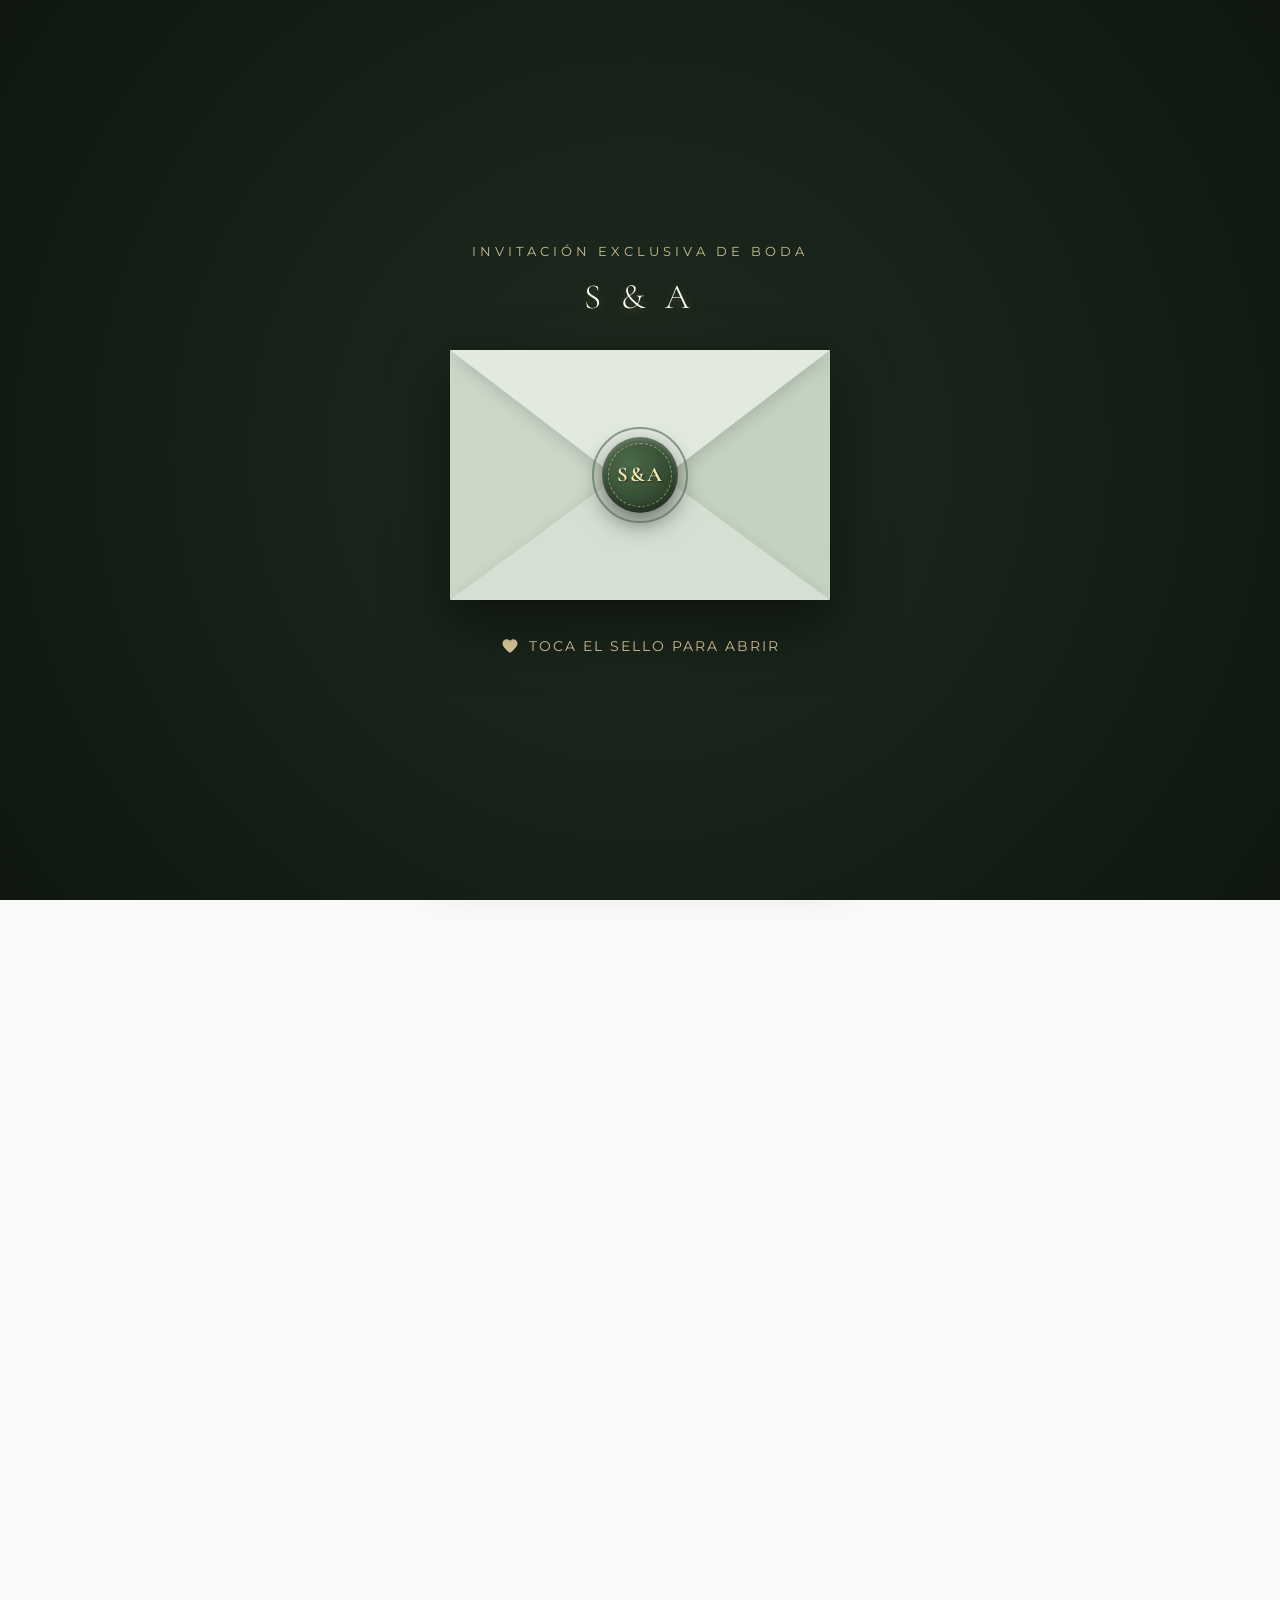
==== index.html @ 3dcfe46a "Remove song request input from RSVP form Removed optional song request input from the form." ====
<!DOCTYPE html>
<html lang="es">

<head>
  <meta charset="UTF-8">
  <meta name="viewport" content="width=device-width, initial-scale=1.0, maximum-scale=5.0, user-scalable=yes">

  <title>Nuestra Boda — Sofia & Alexander | 27.11.2027</title>
  <meta name="description"
    content="Queremos que nos acompañes en este día tan especial para nosotros. Boda de Sofia y Alexander en Establecimiento La Angélica el 27 de Noviembre de 2027.">
  <meta name="theme-color" content="#FDFBF7">

  <!-- Open Graph / WhatsApp Preview Tags -->
  <meta property="og:type" content="website">
  <meta property="og:title" content="Boda de Sofia & Alexander 💍">
  <meta property="og:description"
    content="¡Nos casamos! Toca para abrir nuestra invitación interactiva. 27 de Noviembre de 2027 en Establecimiento La Angélica.">
  <meta property="og:image" content="assets/images/hero.jpg">
  <meta property="twitter:card" content="summary_large_image">

  <!-- Favicon Monograma -->
  <link rel="icon"
    href="data:image/svg+xml,<svg xmlns=%22http://www.w3.org/2000/svg%22 viewBox=%220 0 100 100%22><text y=%22.9em%22 font-size=%2290%22>💍</text></svg>">

  <!-- Google Fonts: Cormorant Garamond, Great Vibes, Montserrat -->
  <link rel="preconnect" href="https://fonts.googleapis.com">
  <link rel="preconnect" href="https://fonts.gstatic.com" crossorigin>
  <link
    href="https://fonts.googleapis.com/css2?family=Cormorant+Garamond:ital,wght@0,300;0,400;0,600;0,700;1,400&family=Great+Vibes&family=Montserrat:wght@300;400;500;600;700&display=swap"
    rel="stylesheet">

  <!-- Estilos CSS -->
  <link rel="stylesheet" href="css/styles.css">
</head>

<body>

  <!-- Canvas animado de pétalos y destellos de fondo -->
  <canvas id="petals-canvas" aria-hidden="true"></canvas>

  <!-- ==========================================================================
       PANTALLA DE SOBRE INTERACTIVO (ENVELOPE OVERLAY)
       ========================================================================== -->
  <section id="envelope-overlay" class="envelope-overlay" aria-label="Apertura del sobre de invitación">
    <div class="envelope-intro-text">
      <p class="pre-title">Invitación Exclusiva de Boda</p>
      <h2 class="couple-initials">S & A</h2>
    </div>

    <!-- Contenedor 3D del sobre -->
    <div class="envelope-wrapper" id="envelope-wrapper" title="Toca para abrir la invitación">
      <div class="envelope" id="envelope">
        <!-- Interior con tarjeta que asoma -->
        <div class="envelope-inner"></div>

        <div class="envelope-letter" id="envelope-letter">
          <div class="letter-monogram">S&A</div>
          <div class="letter-title">Nuestra Boda</div>
          <div class="letter-date">27 • NOVIEMBRE • 2027</div>
        </div>

        <!-- Solapas triangulares -->
        <div class="envelope-flap-left"></div>
        <div class="envelope-flap-right"></div>
        <div class="envelope-flap-bottom"></div>
        <div class="envelope-flap-top" id="envelope-flap-top"></div>

        <!-- Sello de Lacre con Iniciales S&A -->
        <div class="wax-seal" id="wax-seal" role="button" tabindex="0" aria-label="Abrir invitación de boda">
          <div class="wax-seal-pulse"></div>
          <span class="wax-seal-text">S&A</span>
        </div>
      </div>
    </div>

    <div class="envelope-cta">
      <svg viewBox="0 0 24 24">
        <path
          d="M12 21.35l-1.45-1.32C5.4 15.36 2 12.28 2 8.5 2 5.42 4.42 3 7.5 3c1.74 0 3.41.81 4.5 2.09C13.09 3.81 14.76 3 16.5 3 19.58 3 22 5.42 22 8.5c0 3.78-3.4 6.86-8.55 11.54L12 21.35z" />
      </svg>
      <span>Toca el sello para abrir</span>
    </div>
  </section>

  <!-- ==========================================================================
       BARRA DE CONTROL FLOTANTE (CONFIRMACIÓN RÁPIDA)
       ========================================================================== -->
  <nav class="floating-nav" id="floating-nav" aria-label="Controles de navegación">
    <a href="#galeria-fotos" class="quick-nav-pill">Fotos</a>
    <a href="#pago-tarjeta" class="quick-nav-pill">Tarjeta</a>
    <a href="#regalo-boda" class="quick-nav-pill">Regalo</a>
    <a href="#rsvp-section" class="quick-rsvp-btn" id="nav-rsvp-btn">Confirmar</a>
  </nav>

  <!-- ==========================================================================
       CONTENIDO PRINCIPAL DE LA INVITACIÓN DESPLEGADA
       ========================================================================== -->
  <main class="invitation-main" id="invitation-main">
    <div class="invitation-card-border">

      <!-- Encabezado / Hero -->
      <header class="hero-header">
        <div class="monogram-badge">
          <span class="monogram-text">S & A</span>
        </div>
        <p class="wedding-subtitle">¡Nos Casamos!</p>
        <h1 class="couple-names">
          Sofia <span class="ampersand">&</span> Alexander
        </h1>
        <div class="wedding-date-highlight">
          Sábado • 27 de Noviembre de 2027
        </div>

        <!-- Fotografía destacada de la pareja -->
        <div class="couple-hero-image-wrap">
          <img src="assets/images/hero.jpg" alt="Sofia y Alexander — Anillo de compromiso"
            class="couple-hero-image" id="hero-img">
        </div>

        <!-- Frase emotiva solicitada -->
        <div class="emotional-quote-box">
          <span class="quote-mark">“</span>
          <p class="emotional-quote-text">
            Hay momentos en la vida que son inolvidables, y compartirlos con las personas que más queremos los hace
            especiales.
            <br>
            <strong>¡Queremos que nos acompañes en este día tan especial para nosotros!</strong>
          </p>
        </div>
      </header>

      <!-- Cuenta Regresiva -->
      <section class="countdown-section" aria-labelledby="countdown-heading">
        <h2 id="countdown-heading" class="section-title">Faltan tan solo...</h2>
        <div class="section-divider">
          <span class="section-divider-icon">✦</span>
        </div>

        <div class="countdown-grid">
          <div class="countdown-card">
            <span class="countdown-number" id="days">00</span>
            <span class="countdown-label">Días</span>
          </div>
          <div class="countdown-card">
            <span class="countdown-number" id="hours">00</span>
            <span class="countdown-label">Horas</span>
          </div>
          <div class="countdown-card">
            <span class="countdown-number" id="minutes">00</span>
            <span class="countdown-label">Min</span>
          </div>
          <div class="countdown-card">
            <span class="countdown-number" id="seconds">00</span>
            <span class="countdown-label">Seg</span>
          </div>
        </div>

        <!-- Botones de Calendario -->
        <div class="calendar-actions">
          <a href="#" id="btn-google-cal" class="btn-secondary" title="Agregar evento a Google Calendar">
            <svg viewBox="0 0 24 24">
              <path
                d="M19 4h-1V2h-2v2H8V2H6v2H5c-1.11 0-1.99.9-1.99 2L3 20c0 1.1.89 2 2 2h14c1.1 0 2-.9 2-2V6c0-1.1-.9-2-2-2zm0 16H5V9h14v11z" />
            </svg>
            Agendar en Google Calendar
          </a>
          <button id="btn-ics-cal" class="btn-secondary" title="Descargar archivo para Apple y Outlook">
            <svg viewBox="0 0 24 24">
              <path
                d="M19.35 10.04C18.67 6.59 15.64 4 12 4 9.11 4 6.6 5.64 5.35 8.04 2.34 8.36 0 10.91 0 14c0 3.31 2.69 6 6 6h13c2.76 0 5-2.24 5-5 0-2.64-2.05-4.78-4.65-4.96zM17 13l-5 5-5-5h3V9h4v4h3z" />
            </svg>
            Descargar (.ics)
          </button>
        </div>
      </section>

      <!-- Ceremonia y Celebración -->
      <section class="event-details-grid" aria-label="Detalles de la ceremonia y fiesta">
        <!-- Ceremonia -->
        <article class="detail-card">
          <div class="card-icon-wrap">
            <svg viewBox="0 0 24 24">
              <path
                d="M12 21.35l-1.45-1.32C5.4 15.36 2 12.28 2 8.5 2 5.42 4.42 3 7.5 3c1.74 0 3.41.81 4.5 2.09C13.09 3.81 14.76 3 16.5 3 19.58 3 22 5.42 22 8.5c0 3.78-3.4 6.86-8.55 11.54L12 21.35z" />
            </svg>
          </div>
          <h3 class="detail-card-title">Ceremonia Civil & Votos</h3>
          <span class="detail-card-time">18:00 HS</span>
          <p class="detail-card-desc">
            En los jardines de <strong>Establecimiento La Angélica</strong>. Te esperamos puntual.
          </p>
        </article>

        <!-- Fiesta -->
        <article class="detail-card">
          <div class="card-icon-wrap">
            <svg viewBox="0 0 24 24">
              <path
                d="M11 2v20c-5.07-.5-9-4.79-9-10s3.93-9.5 9-10zm2 0v20c5.07-.5 9-4.79 9-10s-3.93-9.5-9-10zm-6.5 7a1.5 1.5 0 1 0 0-3 1.5 1.5 0 0 0 0 3zm11 0a1.5 1.5 0 1 0 0-3 1.5 1.5 0 0 0 0 3z" />
            </svg>
          </div>
          <h3 class="detail-card-title">Finalizacion</h3>
          <span class="detail-card-time">02:00 HS</span>
          <p class="detail-card-desc">
            Celebremos Juntos!
        </article>
      </section>

      <!-- Ubicación: Establecimiento La Angélica -->
      <section class="location-section" aria-labelledby="location-heading">
        <h2 id="location-heading" class="section-title">Ubicación</h2>
        <div class="section-divider"><span class="section-divider-icon">✦</span></div>

        <div class="location-card">
          <div class="location-banner">
            <h3 class="location-venue-name">Establecimiento La Angélica</h3>
            <p class="location-venue-tag">Espacio Exclusivo de Eventos</p>
          </div>
          <div class="location-body">
            <p class="location-address">
              Un entorno natural de ensueño para celebrar nuestro casamiento rodeados de naturaleza.
            </p>
            <div class="location-buttons">
              <a href="https://maps.app.goo.gl/MxfvpKQpEJUZecMeA" target="_blank" rel="noopener noreferrer"
                class="btn-primary" id="btn-open-maps">
                <svg viewBox="0 0 24 24">
                  <path
                    d="M12 2C8.13 2 5 5.13 5 9c0 5.25 7 13 7 13s7-7.75 7-13c0-3.87-3.13-7-7-7zm0 9.5c-1.38 0-2.5-1.12-2.5-2.5s1.12-2.5 2.5-2.5 2.5 1.12 2.5 2.5-1.12 2.5-2.5 2.5z" />
                </svg>
                Abrir en Google Maps
              </a>
              <a href="https://waze.com/ul?q=Establecimiento+La+Angelica" target="_blank" rel="noopener noreferrer"
                class="btn-secondary" id="btn-open-waze">
                <svg viewBox="0 0 24 24">
                  <path
                    d="M18.92 6.01C18.72 5.42 18.16 5 17.5 5h-11c-.66 0-1.21.42-1.42 1.01L3 12v8c0 .55.45 1 1 1h1c.55 0 1-.45 1-1v-1h12v1c0 .55.45 1 1 1h1c.55 0 1-.45 1-1v-8l-2.08-5.99zM6.85 7h10.29l1.08 3.11H5.77L6.85 7zM19 17H5v-4.66l.12-.34h13.77l.11.34V17z" />
                </svg>
                Abrir en Waze
              </a>
            </div>
          </div>
        </div>
      </section>

      <!-- Dress Code -->
      <section class="dresscode-section" aria-labelledby="dresscode-heading">
        <h2 id="dresscode-heading" class="section-title">Código de Vestimenta</h2>
        <div class="section-divider"><span class="section-divider-icon">✦</span></div>

        <div class="dresscode-card">
          <div class="dresscode-badge">Elegante Sport</div>
          <p style="color: var(--color-text-muted); margin-bottom: 10px;">
            Queremos que te sientas cómodo/a y radiante para festejar toda la noche con nosotros.
          </p>
          <div class="color-palette-wrap" title="Paleta sugerida de tonos elegantes">

          </div>
          <p class="palette-note">
            * Se reserva el color blanco y marfil total para la novia 🤍
            <br>
            * El evento se celebra en parte en jardines: recomendamos calzado cómodo o tacos anchos.
          </p>
        </div>
      </section>

      <!-- ==========================================================================
           GALERÍA DE FOTOS DINÁMICA (CARRUSEL INTERACTIVO)
           ========================================================================== -->
      <section class="gallery-section" id="galeria-fotos" aria-label="Fotografías de Sofia y Alexander">
        <div class="dynamic-gallery-slider" id="dynamic-gallery-slider">
          <div class="slider-viewport" id="slider-viewport" title="Toca o desliza para ver fotos">
            <div class="slider-track" id="slider-track">
              <!-- Slides generados dinámicamente con las 5 fotos -->
            </div>

            <!-- Botones anterior / siguiente -->
            <button class="slider-btn slider-btn-prev" id="slider-btn-prev" aria-label="Foto anterior" type="button">
              <svg viewBox="0 0 24 24" width="22" height="22" fill="none" stroke="currentColor" stroke-width="2.5" stroke-linecap="round" stroke-linejoin="round">
                <polyline points="15 18 9 12 15 6"></polyline>
              </svg>
            </button>
            <button class="slider-btn slider-btn-next" id="slider-btn-next" aria-label="Siguiente foto" type="button">
              <svg viewBox="0 0 24 24" width="22" height="22" fill="none" stroke="currentColor" stroke-width="2.5" stroke-linecap="round" stroke-linejoin="round">
                <polyline points="9 18 15 12 9 6"></polyline>
              </svg>
            </button>

            <!-- Badge contador -->
            <div class="slider-badge" id="slider-badge">1 / 5</div>

            <!-- Botón para ver en pantalla completa -->
            <button class="slider-expand-btn" id="slider-expand-btn" aria-label="Ver foto en pantalla completa" title="Ampliar fotografía" type="button">
              <svg viewBox="0 0 24 24" width="18" height="18" fill="none" stroke="currentColor" stroke-width="2" stroke-linecap="round" stroke-linejoin="round">
                <path d="M15 3h6v6M9 21H3v-6M21 3l-7 7M3 21l7-7"/>
              </svg>
            </button>
          </div>

          <!-- Puntos indicadores (dots) -->
          <div class="slider-dots" id="slider-dots" role="tablist" aria-label="Paginación de fotos"></div>
        </div>
      </section>

      <!-- ==========================================================================
           SECCIÓN 1: PAGO DE LA TARJETA DE LA BODA
           ========================================================================== -->
      <section class="tarjeta-section" id="pago-tarjeta" aria-labelledby="tarjeta-heading">
        <h2 id="tarjeta-heading" class="section-title">Tarjeta de la Boda</h2>
        <div class="section-divider"><span class="section-divider-icon">✦</span></div>

        <div class="payment-card tarjeta-card">
          <div class="payment-card-badge">Pase / Entrada a la Fiesta</div>
          <p class="payment-card-desc">
            Para acompañarnos en la celebración y asegurar tu lugar en este día inolvidable, te compartimos los datos
            para abonar la tarjeta de la boda:
          </p>

          <div class="tarjeta-cost-box">
            <span class="cost-label">Valor de la tarjeta:</span>
            <div class="cost-row">
              <span class="cost-amount">$90.000 <small>/ por persona</small></span>
              <span class="cost-amount">$45.000 <small>/ de 3 a 12 años</small></span>
            </div>
            <p class="cost-note">Fecha límite para abonar la tarjeta: <strong>1 de Noviembre de 2027</strong></p>
          </div>

          <div class="bank-info-box">
            <div class="bank-row">
              <span class="bank-label">Banco:</span>
              <span class="bank-value">Mercado Pago</span>
            </div>
            <div class="bank-row">
              <span class="bank-label">Titular:</span>
              <span class="bank-value">Alexander Gabriel Borda</span>
            </div>
            <div class="bank-row">
              <span class="bank-label">CBU:</span>
              <div class="bank-value-wrap">
                <span class="bank-value">0000003100011998712093</span>
                <button class="btn-copy" data-copy="0000003100011998712093" aria-label="Copiar número de CBU">Copiar
                  CBU</button>
              </div>
            </div>
            <div class="bank-row highlight-alias-row">
              <span class="bank-label">Alias para Pagar Tarjeta:</span>
              <div class="bank-value-wrap">
                <span class="bank-value alias-highlight">boda.sya.mp</span>
                <button class="btn-copy btn-copy-gold" data-copy="boda.sya.mp"
                  aria-label="Copiar Alias de Tarjeta">Copiar Alias</button>
              </div>
            </div>
          </div>

          <a href="https://api.whatsapp.com/send?phone=5493454048992&text=%C2%A1Hola!%20Te%20aviso%20que%20realic%C3%A9%20el%20pago%20de%20la%20tarjeta%20de%20la%20boda.%20Ahora%20env%C3%ADo%20el%20comprobante%20de%20transferencia."
            target="_blank" rel="noopener noreferrer" class="btn-send-receipt">
            <svg viewBox="0 0 24 24" width="20" height="20" fill="currentColor">
              <path
                d="M12.04 2c-5.46 0-9.91 4.45-9.91 9.91 0 1.75.46 3.45 1.32 4.95L2.05 22l5.25-1.38c1.45.79 3.08 1.21 4.74 1.21 5.46 0 9.91-4.45 9.91-9.91 0-2.65-1.03-5.14-2.9-7.01A9.816 9.816 0 0 0 12.04 2zm.01 1.67c2.2 0 4.26.86 5.82 2.42 1.56 1.56 2.41 3.63 2.41 5.83s-.85 4.27-2.41 5.83c-1.56 1.56-3.62 2.42-5.82 2.42-1.46 0-2.9-.38-4.17-1.11l-.3-.17-3.1 0.81.83-3.02-.2-.31c-.8-1.28-1.22-2.77-1.22-4.45 0-2.2.86-4.27 2.42-5.83 1.56-1.56 3.63-2.42 5.83-2.42zM8.35 6.94c-.16 0-.34.01-.5.06-.2.07-.42.21-.55.42-.48.74-.48 2.05.29 3.42 1.05 1.86 2.65 3.32 4.44 4.09 1.15.5 2.15.42 2.85-.09.33-.24.58-.6.67-.93.08-.31.02-.63-.09-.72l-1.89-.91c-.18-.09-.39-.08-.55.03l-.74.62c-.13.11-.31.14-.47.07-.63-.28-1.63-1.07-2.22-1.99-.11-.18-.1-.4.03-.54l.58-.61c.14-.15.2-.36.14-.56L10.3 7.37c-.11-.29-.44-.43-.75-.43h-.2-.2-.8z" />
            </svg>
            Enviar mensaje avisando que realicé un pago
          </a>
        </div>
      </section>

      <!-- ==========================================================================
           SECCIÓN 2: REGALO DE BODAS & LUNA DE MIEL
           ========================================================================== -->
      <section class="gifts-section" id="regalo-boda" aria-labelledby="gifts-heading">
        <h2 id="gifts-heading" class="section-title">Regalo de Bodas</h2>
        <div class="section-divider"><span class="section-divider-icon">✦</span></div>

        <div class="payment-card gift-card">
          <div class="payment-card-badge gift-badge">Luna de Miel & Nuevos Comienzos</div>
          <p class="payment-card-desc">
            Tu presencia en nuestro gran día es el mejor regalo que podemos recibir.
            <br>
            Sin embargo, si además deseas hacernos un presente o colaborar con nuestra <strong>Luna de Miel</strong>,
            ponemos a tu disposición nuestra cuenta exclusiva para regalos:
          </p>

          <div class="bank-info-box">
            <div class="bank-row">
              <span class="bank-label">Banco:</span>
              <span class="bank-value">Mercado Pago</span>
            </div>
            <div class="bank-row">
              <span class="bank-label">Titulares:</span>
              <span class="bank-value">Francisco Esteban Borda</span>
            </div>
            <div class="bank-row">
              <span class="bank-label">CBU:</span>
              <div class="bank-value-wrap">
                <span class="bank-value">0000003100012183729850</span>
                <button class="btn-copy" data-copy="0000003100012183729850" aria-label="Copiar número de CBU">Copiar
                  CBU</button>
              </div>
            </div>
            <div class="bank-row highlight-alias-row">
              <span class="bank-label">Alias para Regalo:</span>
              <div class="bank-value-wrap">
                <span class="bank-value alias-highlight">fran.borda.9</span>
                <button class="btn-copy btn-copy-gold" data-copy="fran.borda.9"
                  aria-label="Copiar Alias de Regalo">Copiar Alias</button>
              </div>
            </div>
          </div>

          <a href="https://api.whatsapp.com/send?phone=5493442668727&text=%C2%A1Hola!%20Te%20aviso%20que%20realic%C3%A9%20el%20pago%20del%20regalo%20de%20bodas.%20Ahora%20env%C3%ADo%20el%20comprobante%20de%20transferencia."
            target="_blank" rel="noopener noreferrer" class="btn-send-receipt">
            <svg viewBox="0 0 24 24" width="20" height="20" fill="currentColor">
              <path
                d="M12.04 2c-5.46 0-9.91 4.45-9.91 9.91 0 1.75.46 3.45 1.32 4.95L2.05 22l5.25-1.38c1.45.79 3.08 1.21 4.74 1.21 5.46 0 9.91-4.45 9.91-9.91 0-2.65-1.03-5.14-2.9-7.01A9.816 9.816 0 0 0 12.04 2zm.01 1.67c2.2 0 4.26.86 5.82 2.42 1.56 1.56 2.41 3.63 2.41 5.83s-.85 4.27-2.41 5.83c-1.56 1.56-3.62 2.42-5.82 2.42-1.46 0-2.9-.38-4.17-1.11l-.3-.17-3.1 0.81.83-3.02-.2-.31c-.8-1.28-1.22-2.77-1.22-4.45 0-2.2.86-4.27 2.42-5.83 1.56-1.56 3.63-2.42 5.83-2.42zM8.35 6.94c-.16 0-.34.01-.5.06-.2.07-.42.21-.55.42-.48.74-.48 2.05.29 3.42 1.05 1.86 2.65 3.32 4.44 4.09 1.15.5 2.15.42 2.85-.09.33-.24.58-.6.67-.93.08-.31.02-.63-.09-.72l-1.89-.91c-.18-.09-.39-.08-.55.03l-.74.62c-.13.11-.31.14-.47.07-.63-.28-1.63-1.07-2.22-1.99-.11-.18-.1-.4.03-.54l.58-.61c.14-.15.2-.36.14-.56L10.3 7.37c-.11-.29-.44-.43-.75-.43h-.2-.2-.8z" />
            </svg>
            Enviar mensaje a Fran para enviar comprobante o para consultar
          </a>
        </div>
      </section>

      <!-- ==========================================================================
           CONFIRMACIÓN DE ASISTENCIA (RSVP)
           ========================================================================== -->
      <section class="rsvp-section" id="rsvp-section" aria-labelledby="rsvp-heading">
        <h2 id="rsvp-heading" class="section-title">Confirmar Asistencia</h2>
        <div class="section-divider"><span class="section-divider-icon">✦</span></div>

        <div class="rsvp-container">
          <p class="rsvp-instruction-highlight">
            ¡Nos hace muy felices que nos acompañes! Por favor ingresa los datos de las personas que confirman su asistencia:
          </p>
          <p class="rsvp-deadline">
            Fecha límite para confirmar: <strong>10 de octubre de 2027</strong>
          </p>

          <form id="rsvp-form" class="rsvp-form">
            <div class="form-group">
              <label for="guest-name" class="form-label">Nombres y Apellidos de los invitados que asisten *</label>
              <textarea id="guest-name" class="form-textarea" rows="2" placeholder="Ej: Juan Pérez y María González"
                required></textarea>
            </div>

            <div class="form-group" id="group-guest-count">
              <label for="guest-count" class="form-label">Cantidad de adultos</label>
              <select id="guest-count" class="form-select">
                <option value="1">1 adulto</option>
                <option value="2" selected>2 adultos</option>
                <option value="3">3 adultos</option>
                <option value="4">4 adultos</option>
                <option value="5">5 adultos</option>
                <option value="6">6 adultos</option>
                <option value="7">7 adultos</option>
                <option value="8">8 adultos</option>
              </select>
            </div>

            <div class="form-group" id="group-kids-info">
              <label for="kids-info" class="form-label">¿Asisten niños? (indicar cantidad y edades)</label>
              <input type="text" id="kids-info" class="form-input" placeholder="Ej: 2 niños (4 y 7 años) — o dejar vacío si no hay">
            </div>

            <div class="form-group" id="group-dietary-menu">
              <label for="dietary-menu" class="form-label">Alergias o menú especial (opcional)</label>
              <input type="text" id="dietary-menu" class="form-input"
                placeholder="Ej: Celíaco (Sin TACC), vegetariano, etc.">
            </div>

          

            <button type="submit" class="btn-whatsapp-rsvp" id="btn-submit-rsvp">
              <svg viewBox="0 0 24 24">
                <path
                  d="M12.04 2c-5.46 0-9.91 4.45-9.91 9.91 0 1.75.46 3.45 1.32 4.95L2.05 22l5.25-1.38c1.45.79 3.08 1.21 4.74 1.21 5.46 0 9.91-4.45 9.91-9.91 0-2.65-1.03-5.14-2.9-7.01A9.816 9.816 0 0 0 12.04 2zm.01 1.67c2.2 0 4.26.86 5.82 2.42 1.56 1.56 2.41 3.63 2.41 5.83s-.85 4.27-2.41 5.83c-1.56 1.56-3.62 2.42-5.82 2.42-1.46 0-2.9-.38-4.17-1.11l-.3-.17-3.1 0.81.83-3.02-.2-.31c-.8-1.28-1.22-2.77-1.22-4.45 0-2.2.86-4.27 2.42-5.83 1.56-1.56 3.63-2.42 5.83-2.42zM8.35 6.94c-.16 0-.34.01-.5.06-.2.07-.42.21-.55.42-.48.74-.48 2.05.29 3.42 1.05 1.86 2.65 3.32 4.44 4.09 1.15.5 2.15.42 2.85-.09.33-.24.58-.6.67-.93.08-.31.02-.63-.09-.72l-1.89-.91c-.18-.09-.39-.08-.55.03l-.74.62c-.13.11-.31.14-.47.07-.63-.28-1.63-1.07-2.22-1.99-.11-.18-.1-.4.03-.54l.58-.61c.14-.15.2-.36.14-.56L10.3 7.37c-.11-.29-.44-.43-.75-.43h-.2-.2-.8z" />
              </svg>
              Confirmar Asistencia por WhatsApp
            </button>
          </form>
        </div>
      </section>

      <!-- Footer romántico -->
      <footer class="invitation-footer">
        <p class="footer-script">Sofia & Alexander</p>
        <p class="footer-date">27 • 11 • 2027</p>
        <p style="font-size: 0.78rem; color: var(--color-text-muted); margin-top: 10px;">
          Establecimiento La Angélica • Los esperamos!
        </p>
      </footer>

    </div>
  </main>

  <!-- ==========================================================================
       MODAL LIGHTBOX PARA VISUALIZACIÓN DE FOTOS
       ========================================================================== -->
  <div id="lightbox-modal" class="lightbox-modal" role="dialog" aria-modal="true" aria-label="Visualizador de fotos">
    <div class="lightbox-content-wrap">
      <button class="lightbox-close-btn" id="lightbox-close" aria-label="Cerrar foto">&times;</button>
      <button class="lightbox-nav-btn lightbox-prev" id="lightbox-prev" aria-label="Foto anterior">&#10094;</button>

      <img src="" alt="Foto de boda en alta resolución" id="lightbox-img" class="lightbox-img">
      <p id="lightbox-caption"
        style="color: #FFFFFF; margin-top: 14px; font-size: 0.9rem; text-align: center; font-family: var(--font-serif);">
      </p>

      <button class="lightbox-nav-btn lightbox-next" id="lightbox-next" aria-label="Siguiente foto">&#10095;</button>
    </div>
  </div>

  <!-- Toast flotante de notificaciones -->
  <div id="toast-notification" class="toast-notification" role="status" aria-live="polite"></div>

  <!-- Script Principal -->
  <script src="js/app.js"></script>
</body>

</html>
---- css/styles.css ----
/* ==========================================================================
   ESTILOS GENERALES Y VARIABLES DE DISEÑO
   Invitación de Boda - Sofia & Alexander (27/11/2027)
   ========================================================================== */

:root {
  /* Paleta cromática nupcial: Verde Salvia & Eucalipto con Dorado y Blanco Marfil */
  --color-bg: #F8FAF7;
  --color-bg-alt: #EDF3EC;
  --color-surface: #FFFFFF;
  --color-surface-trans: rgba(255, 255, 255, 0.94);
  --color-text-main: #1D2A1E;
  --color-text-muted: #556854;
  --color-sage-deep: #2F452E;
  --color-sage: #4E684D;
  --color-sage-light: #E3EDE1;
  --color-sage-subtle: #F1F6F0;
  --color-sage-gradient: linear-gradient(135deg, #3A5239 0%, #527150 100%);
  --color-gold: #C29B38;
  --color-gold-light: #EBD8A3;
  --color-gold-dark: #8C6C1E;
  --color-gold-gradient: linear-gradient(135deg, #C29B38 0%, #EBD8A3 50%, #9C7820 100%);
  --color-border: #D8E2D6;

  /* Tipografías */
  --font-serif: 'Cormorant Garamond', Georgia, serif;
  --font-script: 'Great Vibes', cursive;
  --font-sans: 'Montserrat', -apple-system, BlinkMacSystemFont, sans-serif;

  /* Sombras elegantes */
  --shadow-sm: 0 4px 15px rgba(29, 42, 30, 0.05);
  --shadow-md: 0 10px 30px rgba(29, 42, 30, 0.08);
  --shadow-lg: 0 20px 50px rgba(29, 42, 30, 0.12);
  --shadow-gold: 0 8px 25px rgba(194, 155, 56, 0.25);
  --shadow-sage: 0 8px 25px rgba(58, 82, 57, 0.22);

  /* Transiciones */
  --transition-smooth: all 0.4s cubic-bezier(0.16, 1, 0.3, 1);
}

/* Reset y base */
*, *::before, *::after {
  box-sizing: border-box;
  margin: 0;
  padding: 0;
  -webkit-tap-highlight-color: transparent;
}

html {
  scroll-behavior: smooth;
  font-size: 16px;
}

body {
  background-color: var(--color-bg);
  color: var(--color-text-main);
  font-family: var(--font-sans);
  line-height: 1.6;
  overflow-x: hidden;
  position: relative;
  min-height: 100vh;
}

/* Fondo decorativo sutil */
body::before {
  content: "";
  position: fixed;
  inset: 0;
  background-image: 
    radial-gradient(circle at 10% 20%, rgba(227, 237, 225, 0.6) 0%, transparent 45%),
    radial-gradient(circle at 90% 80%, rgba(235, 216, 163, 0.25) 0%, transparent 45%),
    radial-gradient(circle at 50% 50%, rgba(241, 246, 240, 0.5) 0%, transparent 70%);
  pointer-events: none;
  z-index: -1;
}

/* Canvas de pétalos y destellos flotantes */
#petals-canvas {
  position: fixed;
  inset: 0;
  width: 100vw;
  height: 100vh;
  pointer-events: none;
  z-index: 5;
}

/* ==========================================================================
   PANTALLA DE SOBRE INTERACTIVO (ENVELOPE OVERLAY)
   ========================================================================== */

.envelope-overlay {
  position: fixed;
  inset: 0;
  background: radial-gradient(circle at center, #1E2B1F 0%, #0F1710 100%);
  display: flex;
  flex-direction: column;
  align-items: center;
  justify-content: center;
  z-index: 1000;
  padding: 20px;
  overflow: hidden;
  transition: opacity 1s cubic-bezier(0.4, 0, 0.2, 1), visibility 1s;
}

.envelope-overlay.opened {
  opacity: 0;
  visibility: hidden;
  pointer-events: none;
}

.envelope-intro-text {
  text-align: center;
  color: var(--color-gold-light);
  margin-bottom: 25px;
  animation: fadeInDown 1.2s ease-out;
}

.envelope-intro-text .pre-title {
  font-family: var(--font-sans);
  font-size: 0.8rem;
  text-transform: uppercase;
  letter-spacing: 4px;
  color: rgba(243, 229, 171, 0.8);
  margin-bottom: 6px;
}

.envelope-intro-text .couple-initials {
  font-family: var(--font-serif);
  font-size: 2.2rem;
  letter-spacing: 6px;
  font-weight: 300;
  color: #FFFFFF;
  text-shadow: 0 2px 10px rgba(212, 175, 55, 0.3);
}

/* Contenedor 3D del sobre */
.envelope-wrapper {
  position: relative;
  width: 100%;
  max-width: 380px;
  height: 250px;
  perspective: 1200px;
  cursor: pointer;
}

.envelope {
  position: relative;
  width: 100%;
  height: 100%;
  background: #E8DEC9;
  border-radius: 6px;
  box-shadow: 0 25px 60px rgba(0, 0, 0, 0.5), inset 0 0 40px rgba(0, 0, 0, 0.08);
  transform-style: preserve-3d;
  transition: transform 0.6s cubic-bezier(0.25, 1, 0.5, 1);
}

.envelope-wrapper:hover .envelope {
  transform: translateY(-5px);
}

.envelope-inner {
  position: absolute;
  inset: 8px;
  background: #D9CBB0;
  border-radius: 4px;
  overflow: hidden;
}

.envelope-inner::after {
  content: "";
  position: absolute;
  inset: 0;
  background-image: radial-gradient(rgba(197, 160, 89, 0.25) 1px, transparent 1px);
  background-size: 16px 16px;
}

.envelope-letter {
  position: absolute;
  left: 15px;
  right: 15px;
  top: 15px;
  height: 200px;
  background: #FFFFFF;
  border-radius: 4px;
  box-shadow: 0 -4px 15px rgba(0, 0, 0, 0.1);
  padding: 20px;
  text-align: center;
  transition: transform 0.8s cubic-bezier(0.2, 1, 0.3, 1);
  z-index: 2;
  display: flex;
  flex-direction: column;
  justify-content: center;
  align-items: center;
  border: 1px solid rgba(197, 160, 89, 0.3);
}

.envelope.is-opening .envelope-letter {
  transform: translateY(-90px);
}

.letter-monogram {
  font-family: var(--font-script);
  font-size: 2.5rem;
  color: var(--color-gold);
  line-height: 1;
}

.letter-title {
  font-family: var(--font-serif);
  font-size: 1.1rem;
  letter-spacing: 2px;
  text-transform: uppercase;
  color: var(--color-text-main);
  margin-top: 5px;
}

.letter-date {
  font-size: 0.75rem;
  letter-spacing: 2px;
  color: var(--color-text-muted);
  margin-top: 4px;
}

.envelope-flap-bottom {
  position: absolute;
  bottom: 0;
  left: 0;
  width: 0;
  height: 0;
  border-left: 190px solid transparent;
  border-right: 190px solid transparent;
  border-bottom: 140px solid #D5E0D2;
  filter: drop-shadow(0 -3px 5px rgba(0,0,0,0.05));
  z-index: 3;
}

.envelope-flap-left {
  position: absolute;
  top: 0;
  left: 0;
  width: 0;
  height: 0;
  border-top: 125px solid transparent;
  border-bottom: 125px solid transparent;
  border-left: 200px solid #CBD8C8;
  z-index: 3;
}

.envelope-flap-right {
  position: absolute;
  top: 0;
  right: 0;
  width: 0;
  height: 0;
  border-top: 125px solid transparent;
  border-bottom: 125px solid transparent;
  border-right: 200px solid #C4D2C0;
  z-index: 3;
}

.envelope-flap-top {
  position: absolute;
  top: 0;
  left: 0;
  width: 0;
  height: 0;
  border-left: 190px solid transparent;
  border-right: 190px solid transparent;
  border-top: 145px solid #E2EAE0;
  transform-origin: top center;
  transform-style: preserve-3d;
  transition: transform 0.8s cubic-bezier(0.4, 0, 0.2, 1);
  z-index: 5;
  filter: drop-shadow(0 4px 8px rgba(0, 0, 0, 0.15));
}

.envelope.is-opening .envelope-flap-top {
  transform: rotateX(180deg);
  z-index: 1;
}

.wax-seal {
  position: absolute;
  top: 125px;
  left: 50%;
  transform: translate(-50%, -50%);
  width: 76px;
  height: 76px;
  background: radial-gradient(circle at 35% 35%, #4C6A4A 0%, #2E452C 70%, #1A2B19 100%);
  border-radius: 50%;
  box-shadow: 
    0 10px 25px rgba(0, 0, 0, 0.5),
    inset 0 3px 6px rgba(255, 255, 255, 0.3),
    inset 0 -4px 8px rgba(0, 0, 0, 0.4);
  display: flex;
  align-items: center;
  justify-content: center;
  z-index: 10;
  transition: transform 0.5s ease, opacity 0.5s ease;
  cursor: pointer;
}

.wax-seal::before {
  content: "";
  position: absolute;
  inset: 6px;
  border: 1.5px dashed rgba(243, 229, 171, 0.5);
  border-radius: 50%;
}

.wax-seal-pulse {
  position: absolute;
  inset: -10px;
  border: 2px solid rgba(78, 104, 77, 0.6);
  border-radius: 50%;
  animation: sealPulse 2s infinite ease-out;
  pointer-events: none;
}

.wax-seal-text {
  font-family: var(--font-serif);
  font-size: 1.3rem;
  font-weight: 700;
  color: #F8E7B2;
  letter-spacing: 2px;
  text-shadow: 1px 1px 2px rgba(0, 0, 0, 0.6);
}

.envelope.is-opening .wax-seal {
  transform: translate(-50%, -50%) scale(0.7);
  opacity: 0;
}

.envelope-cta {
  margin-top: 35px;
  font-size: 0.88rem;
  color: #E8D3A2;
  letter-spacing: 2px;
  text-transform: uppercase;
  display: flex;
  align-items: center;
  gap: 10px;
  animation: bounceCta 2s infinite;
}

.envelope-cta svg {
  width: 18px;
  height: 18px;
  fill: currentColor;
}

@keyframes sealPulse {
  0% { transform: scale(0.9); opacity: 0.9; }
  100% { transform: scale(1.4); opacity: 0; }
}

@keyframes bounceCta {
  0%, 100% { transform: translateY(0); }
  50% { transform: translateY(-6px); }
}

@keyframes fadeInDown {
  from { opacity: 0; transform: translateY(-20px); }
  to { opacity: 1; transform: translateY(0); }
}

/* ==========================================================================
   BARRA DE CONTROLES FLOTANTE
   ========================================================================== */

.floating-nav {
  position: fixed;
  bottom: 20px;
  left: 50%;
  transform: translateX(-50%);
  background: rgba(255, 255, 255, 0.95);
  backdrop-filter: blur(14px);
  -webkit-backdrop-filter: blur(14px);
  border: 1px solid rgba(78, 104, 77, 0.28);
  box-shadow: 0 10px 30px rgba(29, 42, 30, 0.12);
  border-radius: 50px;
  display: flex;
  align-items: center;
  padding: 8px 18px;
  gap: 12px;
  z-index: 100;
  max-width: 95vw;
  transition: var(--transition-smooth);
}

.quick-nav-pill {
  font-size: 0.76rem;
  font-weight: 600;
  letter-spacing: 0.5px;
  text-transform: uppercase;
  color: var(--color-text-muted);
  text-decoration: none;
  padding: 6px 12px;
  border-radius: 20px;
  transition: all 0.25s ease;
  white-space: nowrap;
}

.quick-nav-pill:hover {
  color: var(--color-sage-deep);
  background: var(--color-sage-light);
}

.quick-rsvp-btn {
  background: var(--color-sage-gradient);
  color: #FFFFFF;
  border: none;
  border-radius: 30px;
  padding: 8px 18px;
  font-size: 0.78rem;
  font-weight: 700;
  letter-spacing: 1px;
  text-transform: uppercase;
  cursor: pointer;
  text-decoration: none;
  box-shadow: var(--shadow-sage);
  transition: var(--transition-smooth);
  white-space: nowrap;
}

.quick-rsvp-btn:hover {
  background: #3A5239;
  transform: translateY(-2px);
  box-shadow: 0 10px 22px rgba(58, 82, 57, 0.35);
}

@keyframes gentlePulse {
  0%, 100% { box-shadow: 0 0 0 0 rgba(197, 160, 89, 0.4); }
  50% { box-shadow: 0 0 0 8px rgba(197, 160, 89, 0); }
}

/* ==========================================================================
   ESTRUCTURA PRINCIPAL DE LA INVITACIÓN
   ========================================================================== */

.invitation-main {
  position: relative;
  max-width: 760px;
  margin: 0 auto;
  padding: 30px 16px 120px 16px;
  opacity: 0;
  transform: translateY(30px);
  transition: opacity 1s cubic-bezier(0.16, 1, 0.3, 1), transform 1s cubic-bezier(0.16, 1, 0.3, 1);
}

.invitation-main.revealed {
  opacity: 1;
  transform: translateY(0);
}

.invitation-card-border {
  background: var(--color-surface);
  border: 1px solid var(--color-border);
  border-radius: 16px;
  box-shadow: var(--shadow-lg);
  position: relative;
  overflow: hidden;
  padding: 40px 20px;
}

@media (min-width: 600px) {
  .invitation-card-border {
    padding: 60px 45px;
  }
}

.invitation-card-border::before {
  content: "";
  position: absolute;
  inset: 10px;
  border: 1px solid rgba(197, 160, 89, 0.35);
  border-radius: 10px;
  pointer-events: none;
}

.invitation-card-border::after {
  content: "";
  position: absolute;
  inset: 15px;
  border: 0.5px solid rgba(197, 160, 89, 0.15);
  border-radius: 7px;
  pointer-events: none;
}

/* ==========================================================================
   SECCIÓN HERO / ENCABEZADO
   ========================================================================== */

.hero-header {
  text-align: center;
  position: relative;
  margin-bottom: 40px;
}

.monogram-badge {
  display: inline-flex;
  align-items: center;
  justify-content: center;
  width: 75px;
  height: 75px;
  border: 1.5px solid var(--color-sage);
  border-radius: 50%;
  margin-bottom: 18px;
  position: relative;
  background: var(--color-sage-subtle);
  box-shadow: 0 4px 15px rgba(47, 69, 46, 0.08);
}

.monogram-badge::after {
  content: "";
  position: absolute;
  inset: 4px;
  border: 1px dashed rgba(78, 104, 77, 0.45);
  border-radius: 50%;
}

.monogram-text {
  font-family: var(--font-serif);
  font-size: 1.8rem;
  font-weight: 500;
  color: var(--color-sage-deep);
  letter-spacing: 1px;
}

.wedding-subtitle {
  font-size: 0.82rem;
  letter-spacing: 5px;
  text-transform: uppercase;
  color: var(--color-text-muted);
  margin-bottom: 12px;
}

.couple-names {
  font-family: var(--font-serif);
  font-size: 3.4rem;
  line-height: 1.15;
  font-weight: 400;
  color: var(--color-text-main);
  margin-bottom: 14px;
}

.couple-names .ampersand {
  font-family: var(--font-script);
  color: var(--color-gold);
  font-size: 3rem;
  display: inline-block;
  margin: 0 4px;
}

@media (max-width: 480px) {
  .couple-names {
    font-size: 2.7rem;
  }
  .couple-names .ampersand {
    font-size: 2.3rem;
  }
}

.wedding-date-highlight {
  display: inline-block;
  font-family: var(--font-serif);
  font-size: 1.35rem;
  letter-spacing: 3px;
  text-transform: uppercase;
  color: var(--color-sage-deep);
  padding: 8px 24px;
  border-top: 1px solid rgba(78, 104, 77, 0.35);
  border-bottom: 1px solid rgba(78, 104, 77, 0.35);
  background: rgba(78, 104, 77, 0.04);
  border-radius: 4px;
  margin-bottom: 25px;
}

.couple-hero-image-wrap {
  position: relative;
  width: 100%;
  max-width: 440px;
  margin: 0 auto 35px;
  border-radius: 14px;
  padding: 8px;
  background: #FFFFFF;
  border: 1px solid rgba(78, 104, 77, 0.28);
  box-shadow: 0 10px 30px rgba(29, 42, 30, 0.08);
  transition: transform 0.4s ease;
}

.couple-hero-image-wrap:hover {
  transform: scale(1.02);
  border-color: var(--color-sage);
}

.couple-hero-image {
  width: 100%;
  aspect-ratio: 4 / 5;
  max-height: 520px;
  object-fit: cover;
  object-position: center 30%;
  border-radius: 8px;
  display: block;
}

@media (max-width: 480px) {
  .couple-hero-image {
    aspect-ratio: 4 / 5;
    max-height: 440px;
  }
}

.emotional-quote-box {
  background: var(--color-bg-alt);
  border-left: 4px solid var(--color-sage);
  padding: 24px 28px;
  border-radius: 0 12px 12px 0;
  margin-bottom: 45px;
  text-align: center;
  position: relative;
  box-shadow: var(--shadow-sm);
}

.quote-mark {
  font-family: var(--font-serif);
  font-size: 3rem;
  color: var(--color-sage);
  line-height: 0;
  display: inline-block;
  opacity: 0.6;
}

.emotional-quote-text {
  font-family: var(--font-serif);
  font-style: italic;
  font-size: 1.25rem;
  color: var(--color-text-main);
  line-height: 1.7;
}

/* ==========================================================================
   CUENTA REGRESIVA
   ========================================================================== */

.countdown-section {
  text-align: center;
  margin-bottom: 50px;
}

.section-title {
  font-family: var(--font-serif);
  font-size: 2rem;
  font-weight: 400;
  color: var(--color-text-main);
  text-align: center;
  margin-bottom: 8px;
  position: relative;
}

.section-divider {
  display: flex;
  align-items: center;
  justify-content: center;
  gap: 12px;
  margin-bottom: 25px;
}

.section-divider::before,
.section-divider::after {
  content: "";
  height: 1px;
  width: 45px;
  background: rgba(78, 104, 77, 0.35);
}

.section-divider-icon {
  color: var(--color-sage);
  font-size: 0.85rem;
}

.countdown-grid {
  display: grid;
  grid-template-columns: repeat(4, 1fr);
  gap: 10px;
  max-width: 460px;
  margin: 0 auto 25px;
}

.countdown-card {
  background: #FFFFFF;
  border: 1px solid var(--color-border);
  border-radius: 12px;
  padding: 14px 6px;
  box-shadow: var(--shadow-sm);
  display: flex;
  flex-direction: column;
  align-items: center;
  transition: transform 0.3s ease, border-color 0.3s ease, box-shadow 0.3s ease;
}

.countdown-card:hover {
  transform: translateY(-3px);
  border-color: var(--color-sage);
  box-shadow: 0 6px 18px rgba(78, 104, 77, 0.14);
}

.countdown-number {
  font-family: var(--font-serif);
  font-size: 2.2rem;
  font-weight: 600;
  color: var(--color-sage-deep);
  line-height: 1;
}

.countdown-label {
  font-size: 0.68rem;
  letter-spacing: 1.5px;
  text-transform: uppercase;
  color: var(--color-text-muted);
  margin-top: 6px;
}

.calendar-actions {
  display: flex;
  flex-wrap: wrap;
  justify-content: center;
  gap: 12px;
}

.btn-secondary {
  display: inline-flex;
  align-items: center;
  gap: 8px;
  background: #FFFFFF;
  border: 1px solid var(--color-sage);
  color: var(--color-sage-deep);
  font-size: 0.82rem;
  font-weight: 600;
  letter-spacing: 1px;
  text-transform: uppercase;
  padding: 10px 18px;
  border-radius: 30px;
  cursor: pointer;
  text-decoration: none;
  transition: var(--transition-smooth);
}

.btn-secondary:hover {
  background: var(--color-sage);
  color: #FFFFFF;
  transform: translateY(-2px);
  box-shadow: var(--shadow-sage);
}

.btn-secondary svg {
  width: 16px;
  height: 16px;
  fill: currentColor;
}

/* ==========================================================================
   TARJETAS DE EVENTO (CEREMONIA Y FIESTA)
   ========================================================================== */

.event-details-grid {
  display: grid;
  grid-template-columns: 1fr;
  gap: 20px;
  margin-bottom: 50px;
}

@media (min-width: 620px) {
  .event-details-grid {
    grid-template-columns: 1fr 1fr;
  }
}

.detail-card {
  background: #FFFFFF;
  border: 1px solid var(--color-border);
  border-radius: 14px;
  padding: 30px 20px;
  text-align: center;
  position: relative;
  transition: var(--transition-smooth);
  box-shadow: var(--shadow-sm);
}

.detail-card:hover {
  transform: translateY(-4px);
  box-shadow: var(--shadow-md);
  border-color: rgba(78, 104, 77, 0.4);
}

.card-icon-wrap {
  width: 58px;
  height: 58px;
  background: var(--color-sage-subtle);
  border: 1px solid rgba(78, 104, 77, 0.25);
  border-radius: 50%;
  display: flex;
  align-items: center;
  justify-content: center;
  margin: 0 auto 16px;
  color: var(--color-sage);
  box-shadow: var(--shadow-sm);
}

.card-icon-wrap svg {
  width: 26px;
  height: 26px;
  fill: currentColor;
}

.detail-card-title {
  font-family: var(--font-serif);
  font-size: 1.5rem;
  color: var(--color-text-main);
  margin-bottom: 10px;
}

.detail-card-time {
  display: inline-block;
  font-size: 0.95rem;
  font-weight: 700;
  letter-spacing: 2px;
  color: var(--color-sage-deep);
  margin-bottom: 12px;
  background: rgba(78, 104, 77, 0.12);
  padding: 4px 14px;
  border-radius: 20px;
}

.detail-card-desc {
  font-size: 0.9rem;
  color: var(--color-text-muted);
  line-height: 1.6;
}

/* ==========================================================================
   UBICACIÓN - ESTABLECIMIENTO LA ANGÉLICA
   ========================================================================== */

.location-section {
  margin-bottom: 50px;
}

.location-card {
  background: #FFFFFF;
  border: 1px solid var(--color-border);
  border-radius: 16px;
  overflow: hidden;
  box-shadow: var(--shadow-md);
}

.location-banner {
  background: linear-gradient(135deg, #243523 0%, #172416 100%);
  color: #FFFFFF;
  padding: 30px 24px;
  text-align: center;
  position: relative;
}

.location-banner::after {
  content: "";
  position: absolute;
  inset: 0;
  background: radial-gradient(circle at center, rgba(197, 160, 89, 0.2) 0%, transparent 70%);
}

.location-venue-name {
  font-family: var(--font-serif);
  font-size: 2rem;
  color: #FFFFFF;
  margin-bottom: 6px;
}

.location-venue-tag {
  font-size: 0.8rem;
  letter-spacing: 3px;
  text-transform: uppercase;
  color: var(--color-gold-light);
}

.location-body {
  padding: 28px 24px;
  text-align: center;
}

.location-address {
  font-size: 0.95rem;
  color: var(--color-text-muted);
  margin-bottom: 22px;
}

.location-buttons {
  display: flex;
  flex-direction: column;
  gap: 12px;
  max-width: 380px;
  margin: 0 auto;
}

@media (min-width: 480px) {
  .location-buttons {
    flex-direction: row;
  }
}

.btn-primary {
  display: inline-flex;
  align-items: center;
  justify-content: center;
  gap: 8px;
  background: var(--color-sage-gradient);
  color: #FFFFFF;
  font-size: 0.85rem;
  font-weight: 700;
  letter-spacing: 1px;
  text-transform: uppercase;
  padding: 12px 22px;
  border-radius: 30px;
  cursor: pointer;
  text-decoration: none;
  box-shadow: var(--shadow-sage);
  border: none;
  flex: 1;
  transition: var(--transition-smooth);
}

.btn-primary:hover {
  transform: translateY(-2px);
  box-shadow: 0 10px 25px rgba(58, 82, 57, 0.4);
}

.btn-primary svg {
  width: 18px;
  height: 18px;
  fill: currentColor;
}

/* ==========================================================================
   DRESS CODE
   ========================================================================== */

.dresscode-section {
  margin-bottom: 50px;
}

.dresscode-card {
  background: #FFFFFF;
  border: 1px solid var(--color-border);
  border-radius: 16px;
  padding: 30px 24px;
  text-align: center;
  box-shadow: var(--shadow-sm);
}

.dresscode-badge {
  display: inline-block;
  font-size: 1rem;
  font-weight: 700;
  letter-spacing: 3px;
  text-transform: uppercase;
  color: var(--color-sage-deep);
  border: 1.5px solid var(--color-sage);
  background: rgba(78, 104, 77, 0.08);
  padding: 6px 22px;
  border-radius: 25px;
  margin-bottom: 16px;
}

.color-palette-wrap {
  display: flex;
  justify-content: center;
  align-items: center;
  gap: 12px;
  margin: 20px 0 15px;
}

.palette-swatch {
  width: 32px;
  height: 32px;
  border-radius: 50%;
  box-shadow: var(--shadow-sm);
  border: 2px solid #FFFFFF;
}

.swatch-1 { background-color: #243523; }
.swatch-2 { background-color: #4E684D; }
.swatch-3 { background-color: #8AA888; }
.swatch-4 { background-color: #C29B38; }
.swatch-5 { background-color: #EBD8A3; }

.palette-note {
  font-size: 0.82rem;
  color: var(--color-text-muted);
  font-style: italic;
}

/* ==========================================================================
   GALERÍA DE FOTOS
   ========================================================================== */

.gallery-section {
  margin-top: 15px;
  margin-bottom: 50px;
  position: relative;
}

.dynamic-gallery-slider {
  max-width: 440px;
  margin: 0 auto;
  position: relative;
}

.slider-viewport {
  position: relative;
  width: 100%;
  aspect-ratio: 4 / 5;
  max-height: 520px;
  min-height: 350px;
  border-radius: 16px;
  overflow: hidden;
  background: #172218;
  border: 1px solid rgba(78, 104, 77, 0.28);
  box-shadow: 0 12px 35px rgba(29, 42, 30, 0.12);
  user-select: none;
  touch-action: pan-y;
  cursor: grab;
}

.slider-viewport:active {
  cursor: grabbing;
}

.slider-track {
  display: flex;
  height: 100%;
  width: 100%;
  transition: transform 0.5s cubic-bezier(0.25, 1, 0.5, 1);
  will-change: transform;
}

.slider-slide {
  flex: 0 0 100%;
  width: 100%;
  height: 100%;
  position: relative;
  overflow: hidden;
  cursor: pointer;
}

.slider-slide img {
  width: 100%;
  height: 100%;
  object-fit: cover;
  object-position: center center;
  display: block;
  pointer-events: none;
  transition: transform 0.6s cubic-bezier(0.25, 1, 0.5, 1);
}

.slider-viewport:hover .slider-slide.active img {
  transform: scale(1.025);
}

/* Overlay sutil inferior con pie de foto */
.slider-slide-overlay {
  position: absolute;
  inset: 0;
  background: linear-gradient(to top, rgba(16, 24, 17, 0.68) 0%, rgba(16, 24, 17, 0.05) 45%, rgba(16, 24, 17, 0.25) 100%);
  display: flex;
  flex-direction: column;
  justify-content: flex-end;
  padding: 22px 20px;
  pointer-events: none;
}

.slider-slide-caption {
  color: #FFFFFF;
  font-family: var(--font-serif);
  font-size: 1.15rem;
  font-weight: 500;
  letter-spacing: 0.5px;
  text-shadow: 0 2px 8px rgba(0, 0, 0, 0.6);
  opacity: 0.95;
  line-height: 1.3;
}

/* Botones de navegación flechas */
.slider-btn {
  position: absolute;
  top: 50%;
  transform: translateY(-50%);
  width: 42px;
  height: 42px;
  border-radius: 50%;
  background: rgba(255, 255, 255, 0.9);
  border: 1px solid rgba(78, 104, 77, 0.25);
  color: var(--color-sage-deep);
  display: flex;
  align-items: center;
  justify-content: center;
  cursor: pointer;
  z-index: 10;
  box-shadow: 0 4px 16px rgba(0, 0, 0, 0.16);
  backdrop-filter: blur(8px);
  -webkit-backdrop-filter: blur(8px);
  transition: background 0.25s ease, transform 0.25s ease, color 0.25s ease;
}

.slider-btn:hover {
  background: #FFFFFF;
  color: var(--color-gold-dark);
  transform: translateY(-50%) scale(1.08);
}

.slider-btn:active {
  transform: translateY(-50%) scale(0.95);
}

.slider-btn-prev {
  left: 12px;
}

.slider-btn-next {
  right: 12px;
}

/* Badge contador */
.slider-badge {
  position: absolute;
  top: 14px;
  left: 14px;
  background: rgba(20, 30, 21, 0.72);
  color: #FFFFFF;
  padding: 4px 12px;
  border-radius: 20px;
  font-size: 0.75rem;
  font-weight: 600;
  letter-spacing: 1.5px;
  backdrop-filter: blur(8px);
  -webkit-backdrop-filter: blur(8px);
  border: 1px solid rgba(255, 255, 255, 0.22);
  z-index: 10;
}

/* Botón expandir lightbox */
.slider-expand-btn {
  position: absolute;
  top: 14px;
  right: 14px;
  width: 34px;
  height: 34px;
  border-radius: 50%;
  background: rgba(20, 30, 21, 0.72);
  color: #FFFFFF;
  border: 1px solid rgba(255, 255, 255, 0.22);
  display: flex;
  align-items: center;
  justify-content: center;
  cursor: pointer;
  z-index: 10;
  backdrop-filter: blur(8px);
  -webkit-backdrop-filter: blur(8px);
  transition: transform 0.25s ease, background 0.25s ease;
}

.slider-expand-btn:hover {
  transform: scale(1.1);
  background: rgba(47, 69, 46, 0.9);
}

/* Indicadores de puntos (dots) */
.slider-dots {
  display: flex;
  justify-content: center;
  align-items: center;
  gap: 8px;
  margin-top: 14px;
}

.slider-dot {
  width: 8px;
  height: 8px;
  border-radius: 50%;
  background: rgba(78, 104, 77, 0.28);
  border: none;
  cursor: pointer;
  transition: all 0.35s cubic-bezier(0.25, 1, 0.5, 1);
  padding: 0;
}

.slider-dot:hover {
  background: var(--color-sage);
}

.slider-dot.active {
  width: 24px;
  border-radius: 10px;
  background: var(--color-sage);
  box-shadow: 0 2px 6px rgba(78, 104, 77, 0.35);
}

@media (max-width: 480px) {
  .slider-viewport {
    aspect-ratio: 4 / 5;
    max-height: 440px;
  }
  .slider-btn {
    width: 36px;
    height: 36px;
  }
  .slider-btn-prev {
    left: 8px;
  }
  .slider-btn-next {
    right: 8px;
  }
}

.gallery-actions-bar {
  display: flex;
  justify-content: center;
}

.upload-photo-label {
  display: inline-flex;
  align-items: center;
  gap: 8px;
  background: var(--color-sage);
  color: #FFFFFF;
  font-size: 0.82rem;
  font-weight: 600;
  letter-spacing: 1px;
  text-transform: uppercase;
  padding: 10px 20px;
  border-radius: 30px;
  cursor: pointer;
  transition: var(--transition-smooth);
}

.upload-photo-label:hover {
  background: #54644F;
  transform: translateY(-2px);
}

.upload-photo-label svg {
  width: 16px;
  height: 16px;
  fill: currentColor;
}

#photo-file-input {
  display: none;
}

/* Lightbox modal */
.lightbox-modal {
  position: fixed;
  inset: 0;
  background: rgba(18, 17, 16, 0.95);
  z-index: 2000;
  display: flex;
  align-items: center;
  justify-content: center;
  opacity: 0;
  visibility: hidden;
  transition: opacity 0.3s ease, visibility 0.3s;
  padding: 20px;
}

.lightbox-modal.active {
  opacity: 1;
  visibility: visible;
}

.lightbox-content-wrap {
  position: relative;
  max-width: 90vw;
  max-height: 85vh;
  display: flex;
  flex-direction: column;
  align-items: center;
}

.lightbox-img {
  max-width: 100%;
  max-height: 80vh;
  object-fit: contain;
  border-radius: 8px;
  box-shadow: 0 15px 40px rgba(0, 0, 0, 0.6);
}

.lightbox-close-btn {
  position: absolute;
  top: -45px;
  right: 0;
  background: none;
  border: none;
  color: #FFFFFF;
  font-size: 2rem;
  cursor: pointer;
  padding: 5px;
}

.lightbox-nav-btn {
  position: absolute;
  top: 50%;
  transform: translateY(-50%);
  background: rgba(255, 255, 255, 0.2);
  border: none;
  color: #FFFFFF;
  width: 44px;
  height: 44px;
  border-radius: 50%;
  display: flex;
  align-items: center;
  justify-content: center;
  cursor: pointer;
  transition: background 0.2s ease;
}

.lightbox-nav-btn:hover {
  background: rgba(255, 255, 255, 0.4);
}

.lightbox-prev { left: -60px; }
.lightbox-next { right: -60px; }

@media (max-width: 600px) {
  .lightbox-prev { left: 10px; }
  .lightbox-next { right: 10px; }
  .lightbox-close-btn { top: -40px; }
}

/* ==========================================================================
   TARJETAS DE PAGO (1. PAGO DE TARJETA & 2. REGALO DE BODA)
   ========================================================================== */

.tarjeta-section,
.gifts-section {
  margin-bottom: 50px;
}

.payment-card {
  background: #FCFAF6;
  border: 1px solid var(--color-border);
  border-radius: 16px;
  padding: 32px 24px;
  text-align: center;
  box-shadow: var(--shadow-sm);
  position: relative;
  transition: var(--transition-smooth);
}

.payment-card:hover {
  transform: translateY(-3px);
  box-shadow: var(--shadow-md);
  border-color: rgba(197, 160, 89, 0.4);
}

.tarjeta-card {
  border-top: 4px solid var(--color-sage);
}

.gift-card {
  border-top: 4px solid var(--color-gold);
}

.payment-card-badge {
  display: inline-block;
  font-size: 0.82rem;
  font-weight: 700;
  letter-spacing: 2px;
  text-transform: uppercase;
  color: var(--color-sage-deep);
  background: var(--color-sage-light);
  padding: 5px 18px;
  border-radius: 20px;
  margin-bottom: 16px;
}

.gift-badge {
  color: var(--color-gold-dark);
  background: rgba(194, 155, 56, 0.16);
}

.payment-card-desc {
  color: var(--color-text-muted);
  font-size: 0.95rem;
  line-height: 1.7;
  max-width: 580px;
  margin: 0 auto 20px;
}

/* Bloque destacado de valor de tarjeta */
.tarjeta-cost-box {
  background: var(--color-sage-subtle);
  border: 1.5px dashed var(--color-sage);
  border-radius: 12px;
  padding: 16px 20px;
  margin: 0 auto 22px;
  max-width: 480px;
}

.cost-row {
  display: flex;
  align-items: center;
  justify-content: center;
  gap: 12px;
  flex-wrap: wrap;
}

.cost-label {
  font-size: 0.88rem;
  font-weight: 600;
  color: var(--color-text-main);
  text-transform: uppercase;
  letter-spacing: 0.5px;
}

.cost-amount {
  font-family: var(--font-serif);
  font-size: 2rem;
  font-weight: 700;
  color: var(--color-sage-deep);
}

.cost-amount small {
  font-family: var(--font-sans);
  font-size: 0.8rem;
  font-weight: 400;
  color: var(--color-text-muted);
}

.cost-note {
  font-size: 0.82rem;
  color: var(--color-text-muted);
  margin-top: 6px;
}

/* Caja de datos bancarios */
.bank-info-box {
  background: #FFFFFF;
  border: 1px solid var(--color-border);
  border-radius: 12px;
  padding: 20px;
  margin: 0 auto 22px;
  max-width: 540px;
  text-align: left;
  box-shadow: var(--shadow-sm);
}

.bank-row {
  display: flex;
  flex-direction: column;
  padding: 10px 0;
  border-bottom: 1px solid var(--color-border);
}

.bank-row:last-child {
  border-bottom: none;
}

@media (min-width: 480px) {
  .bank-row {
    flex-direction: row;
    justify-content: space-between;
    align-items: center;
  }
}

.bank-label {
  font-size: 0.75rem;
  letter-spacing: 1px;
  text-transform: uppercase;
  color: var(--color-text-muted);
}

.bank-value-wrap {
  display: flex;
  align-items: center;
  gap: 10px;
  margin-top: 4px;
}

@media (min-width: 480px) {
  .bank-value-wrap {
    margin-top: 0;
  }
}

.bank-value {
  font-weight: 700;
  font-size: 0.95rem;
  color: var(--color-text-main);
  letter-spacing: 0.5px;
  font-family: monospace;
}

.highlight-alias-row {
  background: var(--color-sage-subtle);
  padding: 12px 10px;
  border-radius: 8px;
  border-bottom: none;
}

.alias-highlight {
  color: var(--color-sage-deep);
  font-weight: 800;
  font-size: 1.05rem;
  letter-spacing: 1px;
}

.btn-copy {
  background: var(--color-sage-light);
  border: 1px solid var(--color-sage);
  color: var(--color-sage-deep);
  font-size: 0.75rem;
  font-weight: 600;
  padding: 4px 10px;
  border-radius: 15px;
  cursor: pointer;
  transition: all 0.2s ease;
  white-space: nowrap;
}

.btn-copy:hover {
  background: var(--color-sage);
  color: #FFFFFF;
}

.btn-copy-gold {
  background: var(--color-sage-gradient);
  color: #FFFFFF;
  border: none;
  font-weight: 700;
}

.btn-copy-gold:hover {
  background: #3A5239;
  opacity: 1;
  transform: scale(1.04);
}

.btn-send-receipt {
  display: inline-flex;
  align-items: center;
  justify-content: center;
  gap: 8px;
  background: #25D366;
  color: #FFFFFF;
  font-size: 0.85rem;
  font-weight: 700;
  letter-spacing: 0.5px;
  text-transform: uppercase;
  padding: 11px 22px;
  border-radius: 30px;
  text-decoration: none;
  box-shadow: 0 6px 18px rgba(37, 211, 102, 0.25);
  transition: var(--transition-smooth);
}

.btn-send-receipt:hover {
  background: #1EBE5D;
  transform: translateY(-2px);
  box-shadow: 0 10px 22px rgba(37, 211, 102, 0.35);
}

/* ==========================================================================
   FORMULARIO DE CONFIRMACIÓN (RSVP)
   ========================================================================== */

.rsvp-section {
  margin-bottom: 40px;
}

.rsvp-container {
  background: #FFFFFF;
  border: 1px solid var(--color-border);
  border-radius: 16px;
  padding: 35px 20px;
  box-shadow: var(--shadow-md);
}

@media (min-width: 600px) {
  .rsvp-container {
    padding: 40px 30px;
  }
}

.rsvp-instruction-highlight {
  text-align: center;
  font-family: var(--font-serif);
  font-size: 1.15rem;
  font-weight: 600;
  color: var(--color-sage-deep);
  line-height: 1.6;
  background: var(--color-sage-subtle);
  border: 1px dashed rgba(78, 104, 77, 0.45);
  border-radius: 12px;
  padding: 16px 20px;
  margin-bottom: 20px;
}

.rsvp-deadline {
  text-align: center;
  font-size: 0.85rem;
  color: var(--color-text-muted);
  margin-bottom: 24px;
}

.rsvp-form {
  display: flex;
  flex-direction: column;
  gap: 18px;
  margin-bottom: 40px;
}

.form-group {
  display: flex;
  flex-direction: column;
  gap: 6px;
}

.form-label {
  font-size: 0.82rem;
  font-weight: 600;
  letter-spacing: 1px;
  text-transform: uppercase;
  color: var(--color-text-main);
}

.form-input,
.form-select,
.form-textarea {
  width: 100%;
  padding: 12px 14px;
  border: 1px solid var(--color-border);
  border-radius: 8px;
  font-family: var(--font-sans);
  font-size: 0.95rem;
  color: var(--color-text-main);
  background: #FAFBF9;
  transition: border-color 0.3s ease, box-shadow 0.3s ease;
}

.form-input:focus,
.form-select:focus,
.form-textarea:focus {
  outline: none;
  border-color: var(--color-sage);
  box-shadow: 0 0 0 3px rgba(78, 104, 77, 0.18);
  background: #FFFFFF;
}

.radio-group {
  display: flex;
  gap: 15px;
  flex-wrap: wrap;
}

.radio-label {
  display: inline-flex;
  align-items: center;
  gap: 8px;
  cursor: pointer;
  font-size: 0.9rem;
}

.btn-whatsapp-rsvp {
  background: #25D366;
  color: #FFFFFF;
  border: none;
  border-radius: 30px;
  padding: 14px 24px;
  font-size: 0.92rem;
  font-weight: 700;
  letter-spacing: 1px;
  text-transform: uppercase;
  display: flex;
  align-items: center;
  justify-content: center;
  gap: 10px;
  cursor: pointer;
  box-shadow: 0 8px 20px rgba(37, 211, 102, 0.3);
  transition: var(--transition-smooth);
  margin-top: 10px;
}

.btn-whatsapp-rsvp:hover {
  background: #1EBE5D;
  transform: translateY(-2px);
  box-shadow: 0 12px 25px rgba(37, 211, 102, 0.45);
}

.btn-whatsapp-rsvp svg {
  width: 22px;
  height: 22px;
  fill: currentColor;
}

/* ==========================================================================
   TABLA ORDENADA DE INVITADOS CONFIRMADOS
   ========================================================================== */

.guest-table-wrapper {
  margin-top: 35px;
  padding-top: 30px;
  border-top: 2px dashed rgba(197, 160, 89, 0.3);
}

.guest-table-header {
  display: flex;
  flex-direction: column;
  gap: 14px;
  margin-bottom: 20px;
}

@media (min-width: 580px) {
  .guest-table-header {
    flex-direction: row;
    justify-content: space-between;
    align-items: center;
  }
}

.guest-table-title-wrap {
  display: flex;
  align-items: center;
  gap: 10px;
  flex-wrap: wrap;
}

.guest-table-title {
  font-family: var(--font-serif);
  font-size: 1.35rem;
  color: var(--color-text-main);
}

.guest-count-pill {
  background: var(--color-sage-light);
  color: var(--color-sage);
  font-size: 0.76rem;
  font-weight: 700;
  letter-spacing: 0.5px;
  padding: 4px 12px;
  border-radius: 20px;
}

.guest-table-actions {
  display: flex;
  align-items: center;
  gap: 10px;
  flex-wrap: wrap;
}

.guest-search-input {
  padding: 8px 12px;
  border: 1px solid var(--color-border);
  border-radius: 20px;
  font-size: 0.8rem;
  font-family: var(--font-sans);
  background: #FCFAF6;
  outline: none;
  transition: border-color 0.2s ease;
  width: 160px;
}

.guest-search-input:focus {
  border-color: var(--color-gold);
  background: #FFFFFF;
}

.btn-export-csv {
  display: inline-flex;
  align-items: center;
  gap: 6px;
  background: var(--color-gold-gradient);
  border: none;
  border-radius: 20px;
  padding: 8px 14px;
  font-size: 0.75rem;
  font-weight: 700;
  text-transform: uppercase;
  color: #2C2825;
  cursor: pointer;
  box-shadow: var(--shadow-sm);
  transition: transform 0.2s ease;
}

.btn-export-csv:hover {
  transform: translateY(-2px);
  box-shadow: var(--shadow-gold);
}

/* Tabla responsive */
.table-responsive {
  width: 100%;
  overflow-x: auto;
  border: 1px solid var(--color-border);
  border-radius: 12px;
  background: #FFFFFF;
  box-shadow: var(--shadow-sm);
}

.guests-table {
  width: 100%;
  border-collapse: collapse;
  font-size: 0.85rem;
  text-align: left;
  white-space: nowrap;
}

.guests-table th {
  background: #F7F3EC;
  color: var(--color-text-main);
  font-family: var(--font-serif);
  font-size: 0.95rem;
  padding: 12px 14px;
  border-bottom: 2px solid var(--color-border);
  font-weight: 600;
  letter-spacing: 0.5px;
}

.guests-table td {
  padding: 12px 14px;
  border-bottom: 1px solid rgba(232, 226, 215, 0.6);
  color: var(--color-text-main);
}

.guests-table tr:hover td {
  background: rgba(247, 243, 236, 0.4);
}

.guests-table tr:last-child td {
  border-bottom: none;
}

.badge-confirmed {
  display: inline-block;
  background: #EAF8EE;
  color: #1EBE5D;
  font-weight: 700;
  font-size: 0.72rem;
  padding: 3px 8px;
  border-radius: 12px;
}

.badge-declined {
  display: inline-block;
  background: #FDEEEE;
  color: #D32F2F;
  font-weight: 700;
  font-size: 0.72rem;
  padding: 3px 8px;
  border-radius: 12px;
}

.btn-delete-guest {
  background: none;
  border: none;
  color: #BDBDBD;
  cursor: pointer;
  padding: 4px;
  border-radius: 4px;
  transition: color 0.2s ease;
}

.btn-delete-guest:hover {
  color: #D32F2F;
}

.table-empty-state {
  text-align: center;
  padding: 28px 20px;
  color: var(--color-text-muted);
  font-size: 0.88rem;
  background: #FCFAF6;
  border-radius: 10px;
  margin-top: 10px;
}

.table-empty-state p {
  font-weight: 600;
  color: var(--color-text-main);
  margin-bottom: 4px;
}

/* ==========================================================================
   FOOTER ROMÁNTICO
   ========================================================================== */

.invitation-footer {
  text-align: center;
  padding-top: 30px;
  border-top: 1px solid rgba(197, 160, 89, 0.3);
  margin-top: 40px;
}

.footer-script {
  font-family: var(--font-script);
  font-size: 3rem;
  color: var(--color-gold);
  line-height: 1.1;
  margin-bottom: 6px;
}

.footer-date {
  font-family: var(--font-serif);
  font-size: 1.1rem;
  letter-spacing: 3px;
  color: var(--color-text-muted);
}

/* ==========================================================================
   TOAST NOTIFICACIONES
   ========================================================================== */

.toast-notification {
  position: fixed;
  bottom: 80px;
  left: 50%;
  transform: translateX(-50%) translateY(20px);
  background: #2C2825;
  color: #FFFFFF;
  padding: 10px 22px;
  border-radius: 30px;
  font-size: 0.85rem;
  box-shadow: 0 10px 30px rgba(0, 0, 0, 0.25);
  display: flex;
  align-items: center;
  gap: 8px;
  opacity: 0;
  pointer-events: none;
  transition: transform 0.3s ease, opacity 0.3s ease;
  z-index: 3000;
}

.toast-notification.show {
  transform: translateX(-50%) translateY(0);
  opacity: 1;
}

/* Estilos de impresión */
@media print {
  .envelope-overlay,
  .floating-nav,
  #petals-canvas,
  .gallery-actions-bar,
  .btn-whatsapp-rsvp,
  .btn-copy,
  .calendar-actions,
  .guest-table-wrapper {
    display: none !important;
  }

  .invitation-main {
    opacity: 1 !important;
    transform: none !important;
    padding: 0;
  }
}
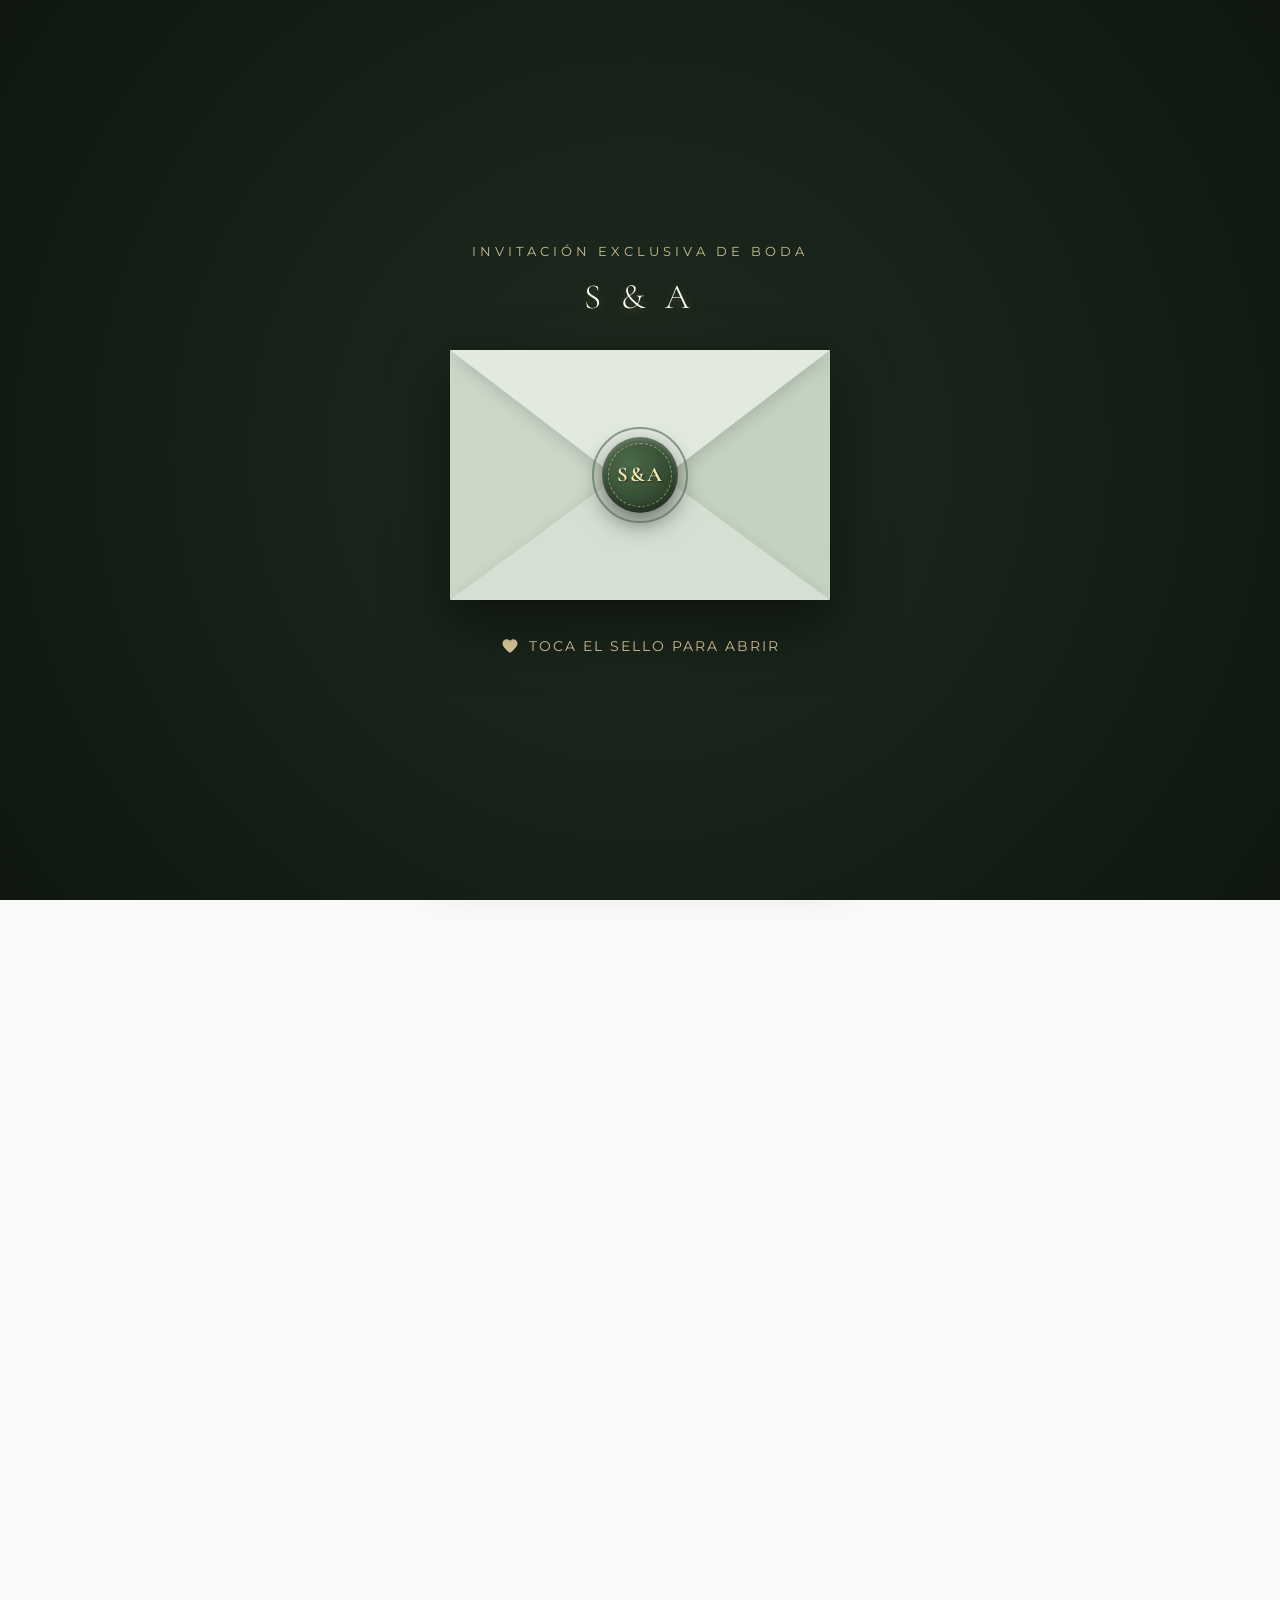
==== commit 463c19a2: "Update RSVP and payment deadlines in index.html" ====
--- a/index.html
+++ b/index.html
@@ -321,7 +321,7 @@
               <span class="cost-amount">$90.000 <small>/ por persona</small></span>
               <span class="cost-amount">$45.000 <small>/ de 3 a 12 años</small></span>
             </div>
-            <p class="cost-note">Fecha límite para abonar la tarjeta: <strong>1 de Noviembre de 2027</strong></p>
+            <p class="cost-note">Fecha límite para abonar la tarjeta: <strong>Hasta Octubre 2027 /strong></p>
           </div>
 
           <div class="bank-info-box">
@@ -428,7 +428,10 @@
             ¡Nos hace muy felices que nos acompañes! Por favor ingresa los datos de las personas que confirman su asistencia:
           </p>
           <p class="rsvp-deadline">
-            Fecha límite para confirmar: <strong>10 de octubre de 2027</strong>
+            Fecha límite para confirmar: <strong>Junio 2027</strong>
+          </p>
+           <p class="rsvp-deadline">
+           (cuanto antes confirmes mejor, aunque todavia no hayas pagado nada de la tarjeta)
           </p>
 
           <form id="rsvp-form" class="rsvp-form">
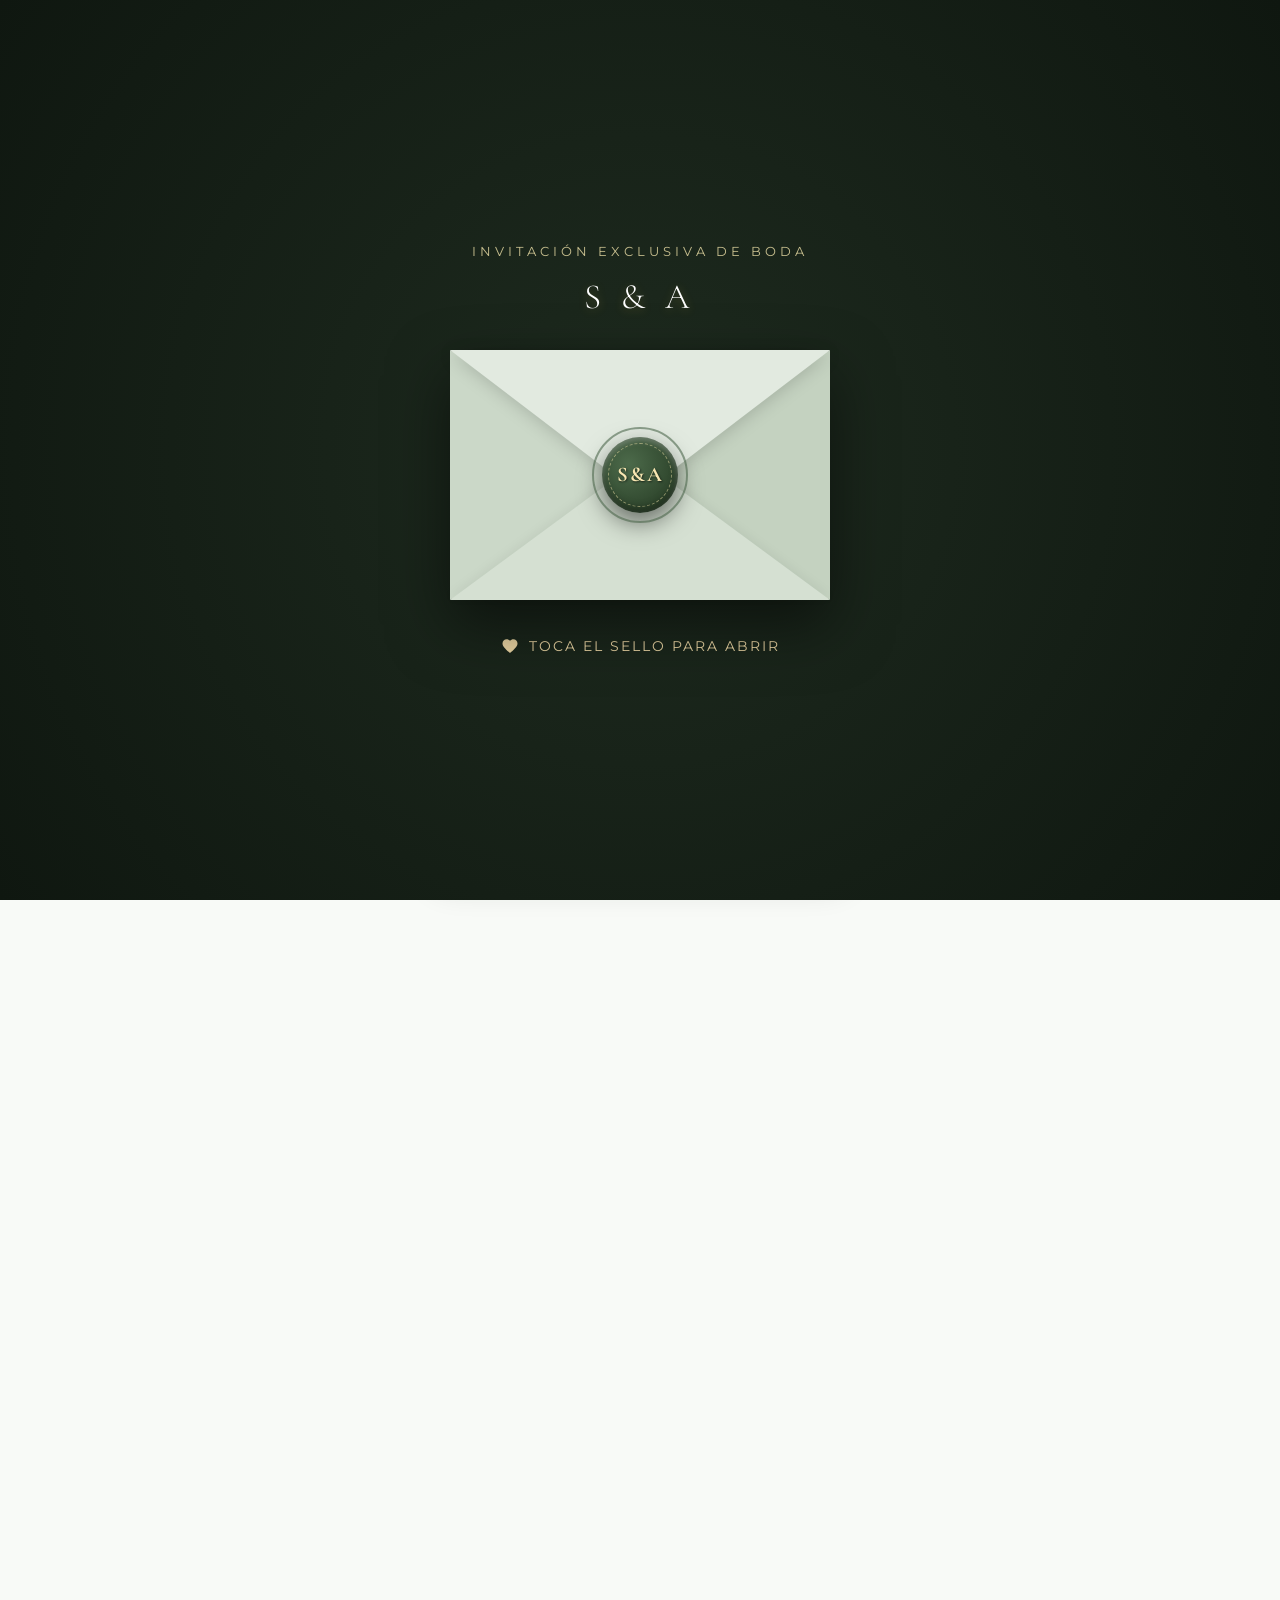
==== commit 204fea6f: "Update RSVP confirmation deadline to April 2027" ====
--- a/index.html
+++ b/index.html
@@ -428,7 +428,7 @@
             ¡Nos hace muy felices que nos acompañes! Por favor ingresa los datos de las personas que confirman su asistencia:
           </p>
           <p class="rsvp-deadline">
-            Fecha límite para confirmar: <strong>Junio 2027</strong>
+            Fecha límite para confirmar: <strong>Abril 2027</strong>
           </p>
            <p class="rsvp-deadline">
            (cuanto antes confirmes mejor, aunque todavia no hayas pagado nada de la tarjeta)
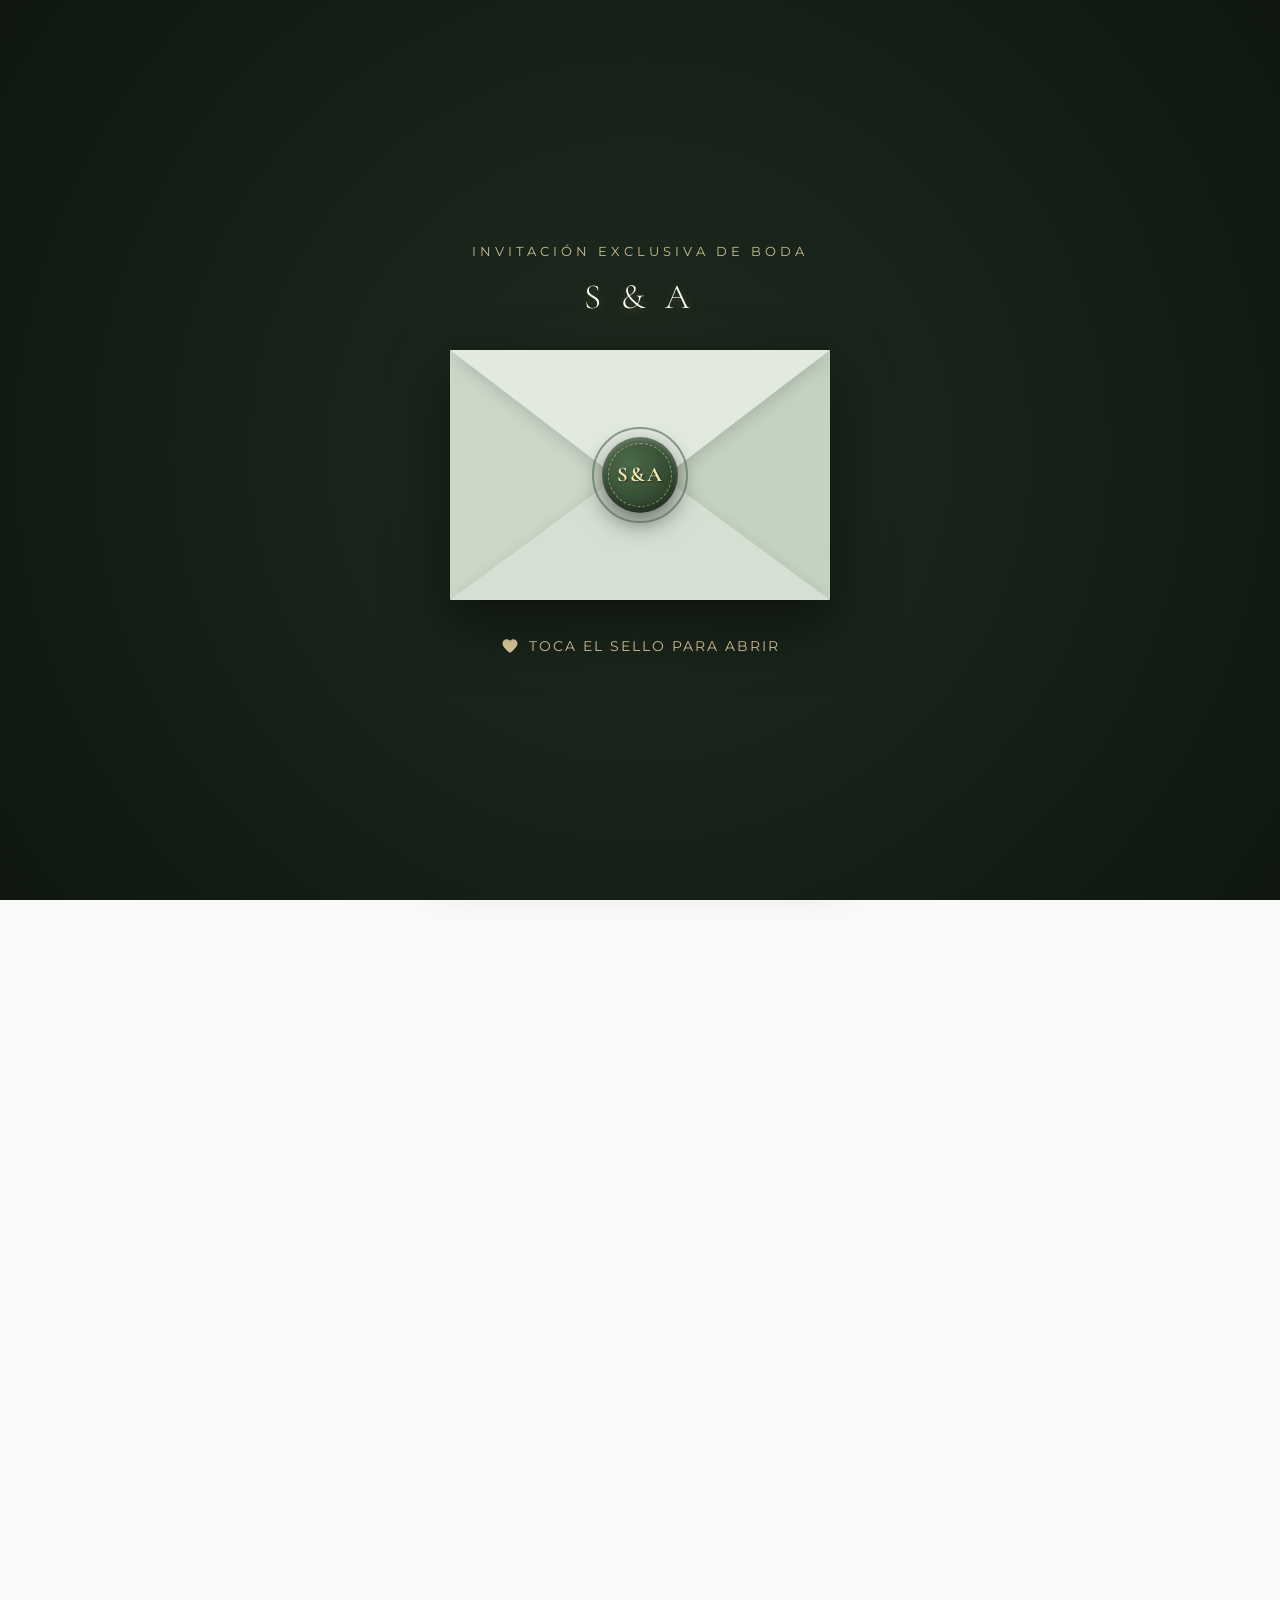
==== commit ce717b5c: "Correct strong tag in cost note paragraph Fix HTML closing tag for strong element in cost note." ====
--- a/index.html
+++ b/index.html
@@ -321,7 +321,7 @@
               <span class="cost-amount">$90.000 <small>/ por persona</small></span>
               <span class="cost-amount">$45.000 <small>/ de 3 a 12 años</small></span>
             </div>
-            <p class="cost-note">Fecha límite para abonar la tarjeta: <strong>Hasta Octubre 2027 /strong></p>
+            <p class="cost-note">Fecha límite para abonar la tarjeta: <strong>Hasta Octubre 2027 <strong></p>
           </div>
 
           <div class="bank-info-box">
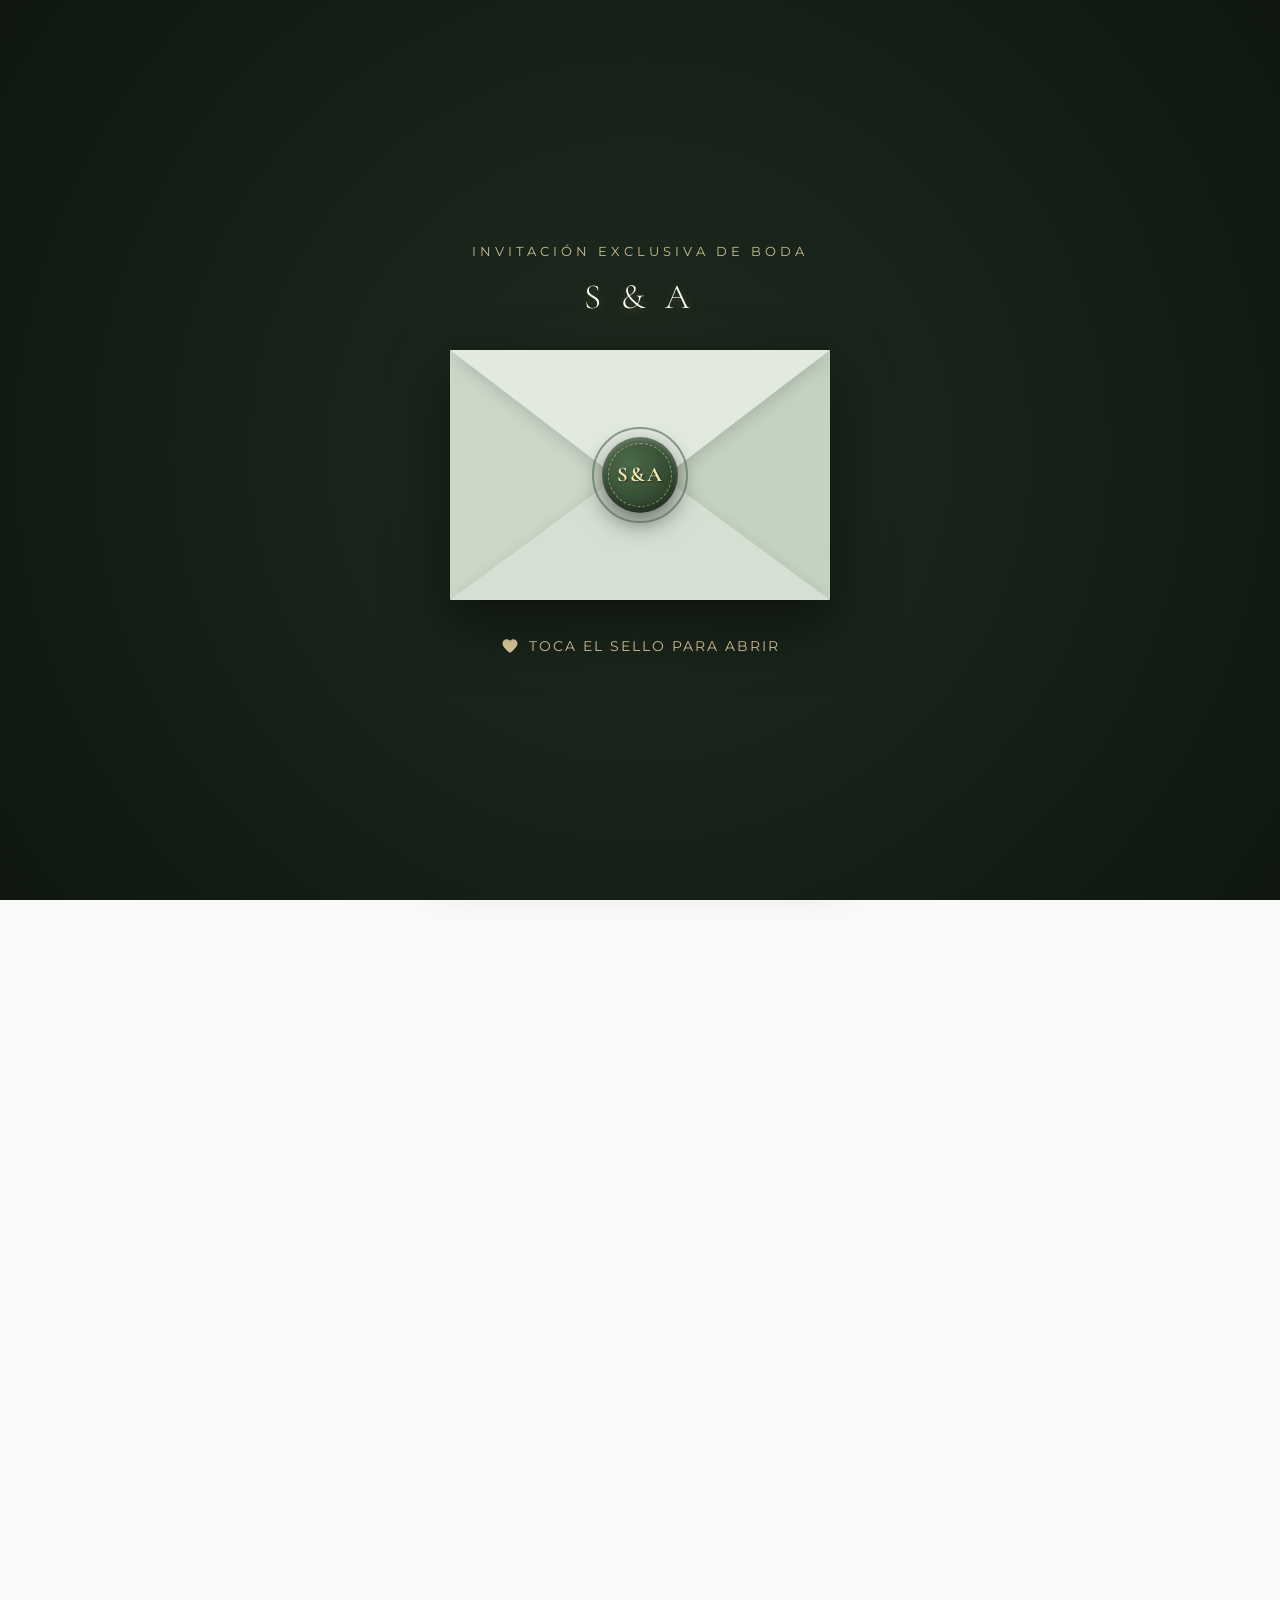
==== commit e7f877a8: "Actualizar foto del ramo de flores y rediseno del monograma inicial S&A con detalles botanicos" ====
--- a/index.html
+++ b/index.html
@@ -100,8 +100,24 @@
 
       <!-- Encabezado / Hero -->
       <header class="hero-header">
-        <div class="monogram-badge">
-          <span class="monogram-text">S & A</span>
+        <div class="monogram-badge" aria-label="Monograma de Sofia y Alexander">
+          <svg class="monogram-wreath-svg" viewBox="0 0 120 120" fill="none" xmlns="http://www.w3.org/2000/svg">
+            <!-- Anillo exterior verde salvia -->
+            <circle cx="60" cy="60" r="54" stroke="#4E684D" stroke-width="1.5" />
+            <!-- Anillo interior dorado punteado -->
+            <circle cx="60" cy="60" r="47" stroke="#C29B38" stroke-width="1" stroke-dasharray="3 3" opacity="0.85" />
+            <!-- Detalle botánico superior -->
+            <path d="M52 14 C56 12, 64 12, 68 14 M60 9 L60 16" stroke="#4E684D" stroke-width="1" stroke-linecap="round" opacity="0.75"/>
+            <path d="M55 12 C53 10, 51 10, 49 12 M65 12 C67 10, 69 10, 71 12" stroke="#4E684D" stroke-width="0.9" stroke-linecap="round" opacity="0.75"/>
+            <!-- Detalle botánico inferior -->
+            <path d="M52 106 C56 108, 64 108, 68 106 M60 104 L60 111" stroke="#4E684D" stroke-width="1" stroke-linecap="round" opacity="0.75"/>
+            <path d="M55 108 C53 110, 51 110, 49 108 M65 108 C67 110, 69 110, 71 108" stroke="#4E684D" stroke-width="0.9" stroke-linecap="round" opacity="0.75"/>
+          </svg>
+          <div class="monogram-letters">
+            <span class="mono-s">S</span>
+            <span class="mono-amp">&</span>
+            <span class="mono-a">A</span>
+          </div>
         </div>
         <p class="wedding-subtitle">¡Nos Casamos!</p>
         <h1 class="couple-names">
--- a/css/styles.css
+++ b/css/styles.css
@@ -501,30 +501,55 @@
   display: inline-flex;
   align-items: center;
   justify-content: center;
-  width: 75px;
-  height: 75px;
-  border: 1.5px solid var(--color-sage);
+  width: 96px;
+  height: 96px;
+  margin-bottom: 20px;
+  position: relative;
+  background: radial-gradient(circle, #FFFFFF 55%, #F4F7F2 100%);
   border-radius: 50%;
-  margin-bottom: 18px;
+  box-shadow: 0 6px 22px rgba(47, 69, 46, 0.1), 0 0 15px rgba(194, 155, 56, 0.12);
+  transition: transform 0.35s ease, box-shadow 0.35s ease;
+}
+
+.monogram-badge:hover {
+  transform: scale(1.04);
+  box-shadow: 0 8px 26px rgba(47, 69, 46, 0.15), 0 0 20px rgba(194, 155, 56, 0.2);
+}
+
+.monogram-wreath-svg {
+  position: absolute;
+  inset: 0;
+  width: 100%;
+  height: 100%;
+  pointer-events: none;
+}
+
+.monogram-letters {
   position: relative;
-  background: var(--color-sage-subtle);
-  box-shadow: 0 4px 15px rgba(47, 69, 46, 0.08);
-}
-
-.monogram-badge::after {
-  content: "";
-  position: absolute;
-  inset: 4px;
-  border: 1px dashed rgba(78, 104, 77, 0.45);
-  border-radius: 50%;
-}
-
-.monogram-text {
+  z-index: 2;
+  display: flex;
+  align-items: center;
+  justify-content: center;
+  white-space: nowrap;
+  line-height: 1;
+}
+
+.mono-s,
+.mono-a {
   font-family: var(--font-serif);
-  font-size: 1.8rem;
+  font-size: 2.05rem;
   font-weight: 500;
   color: var(--color-sage-deep);
-  letter-spacing: 1px;
+  letter-spacing: 0.5px;
+}
+
+.mono-amp {
+  font-family: var(--font-script);
+  font-size: 1.75rem;
+  color: var(--color-gold);
+  margin: -4px 3px 0 3px;
+  display: inline-block;
+  line-height: 1;
 }
 
 .wedding-subtitle {
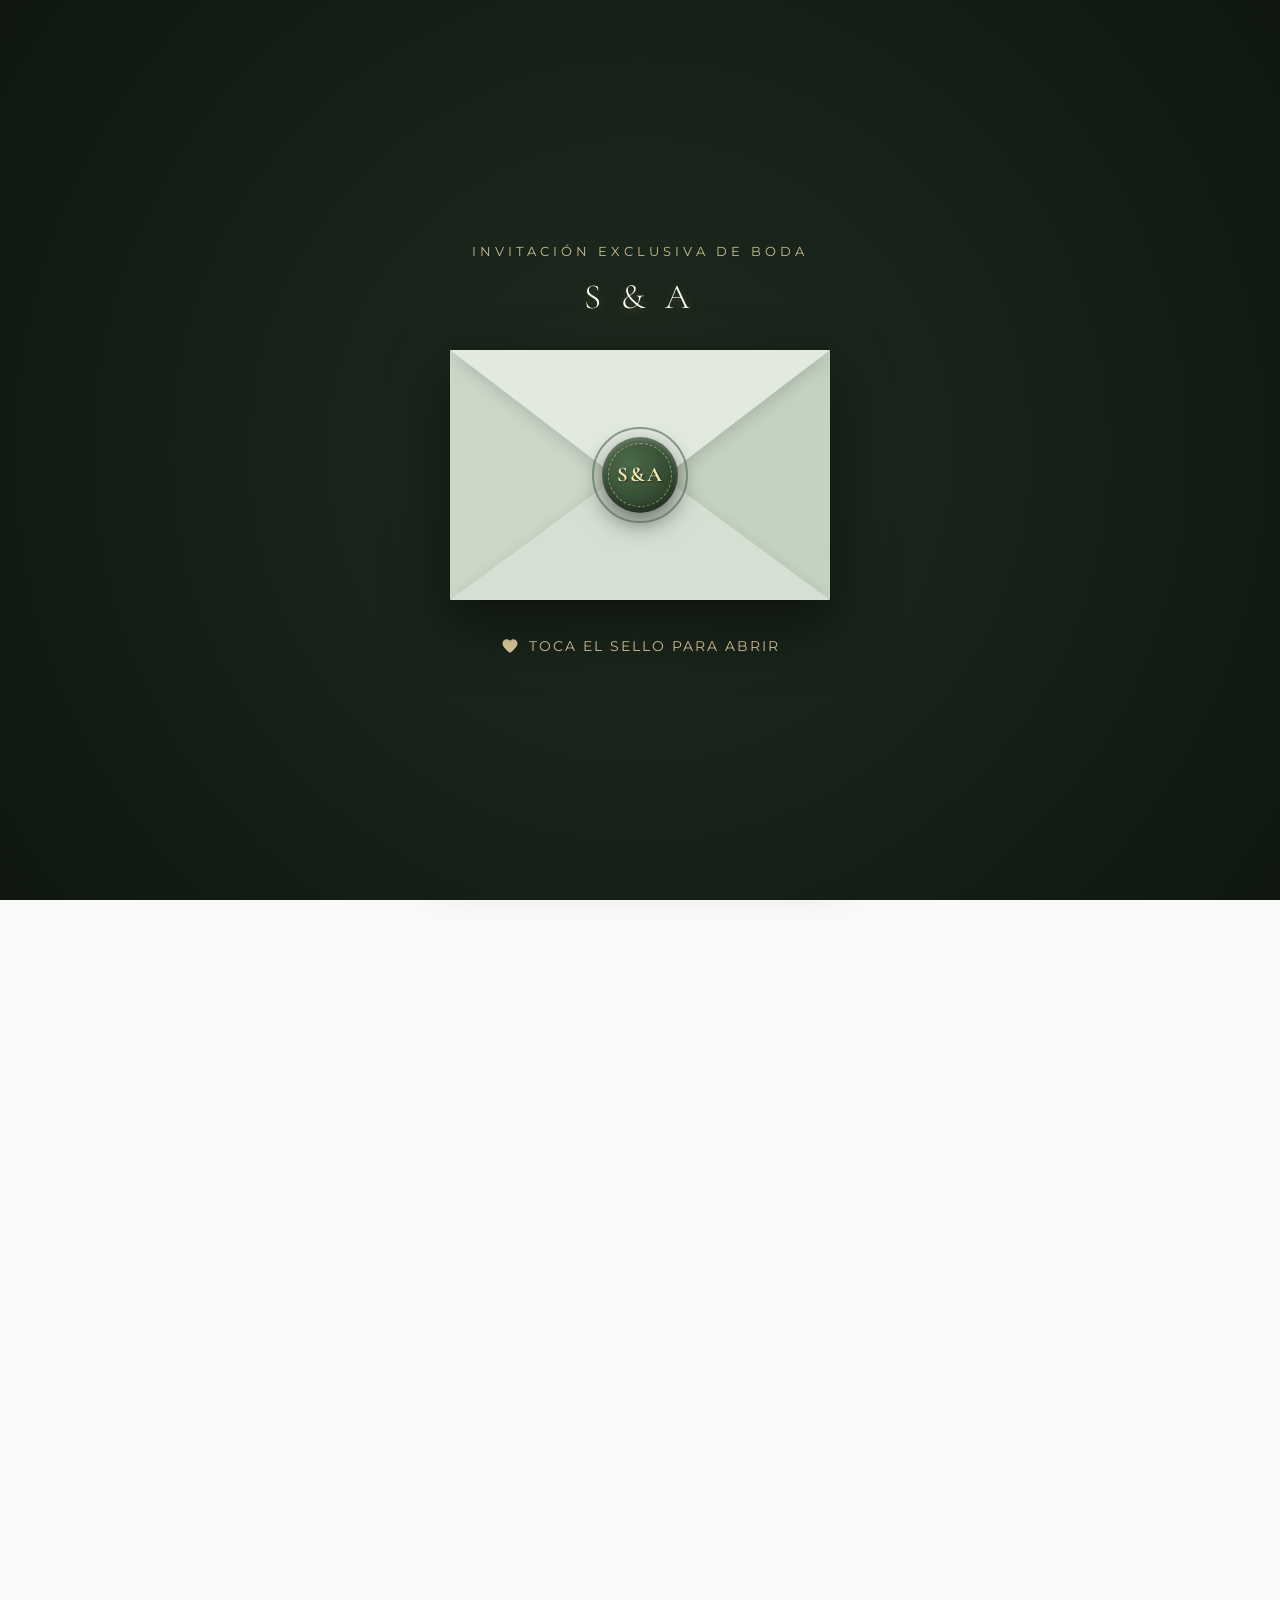
==== commit e89b78e3: "Update index.html" ====
--- a/index.html
+++ b/index.html
@@ -272,7 +272,6 @@
 
           </div>
           <p class="palette-note">
-            * Se reserva el color blanco y marfil total para la novia 🤍
             <br>
             * El evento se celebra en parte en jardines: recomendamos calzado cómodo o tacos anchos.
           </p>
@@ -445,9 +444,6 @@
           </p>
           <p class="rsvp-deadline">
             Fecha límite para confirmar: <strong>Abril 2027</strong>
-          </p>
-           <p class="rsvp-deadline">
-           (cuanto antes confirmes mejor, aunque todavia no hayas pagado nada de la tarjeta)
           </p>
 
           <form id="rsvp-form" class="rsvp-form">
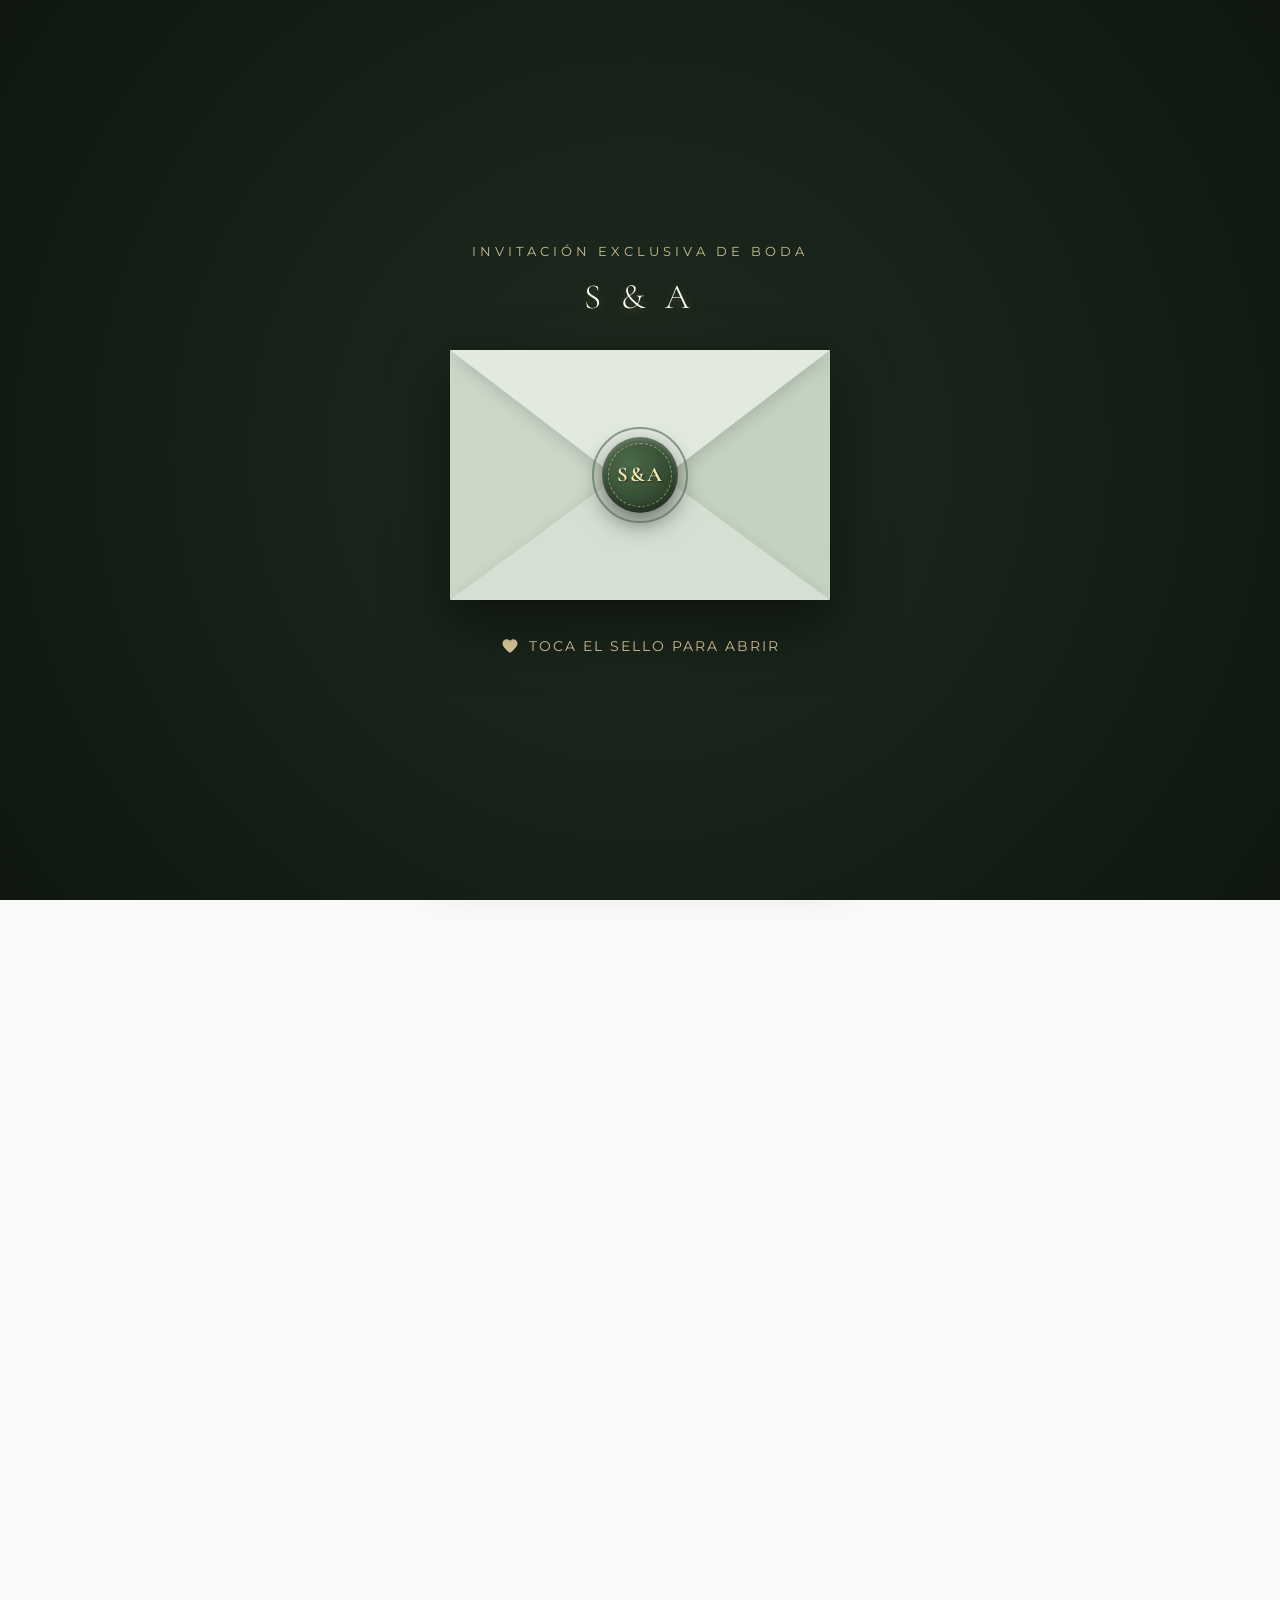
==== commit f7036388: "Remove 'toda la noche' from dresscode message" ====
--- a/index.html
+++ b/index.html
@@ -266,7 +266,7 @@
         <div class="dresscode-card">
           <div class="dresscode-badge">Elegante Sport</div>
           <p style="color: var(--color-text-muted); margin-bottom: 10px;">
-            Queremos que te sientas cómodo/a y radiante para festejar toda la noche con nosotros.
+            Queremos que te sientas cómodo/a y radiante para festejar con nosotros.
           </p>
           <div class="color-palette-wrap" title="Paleta sugerida de tonos elegantes">
 
